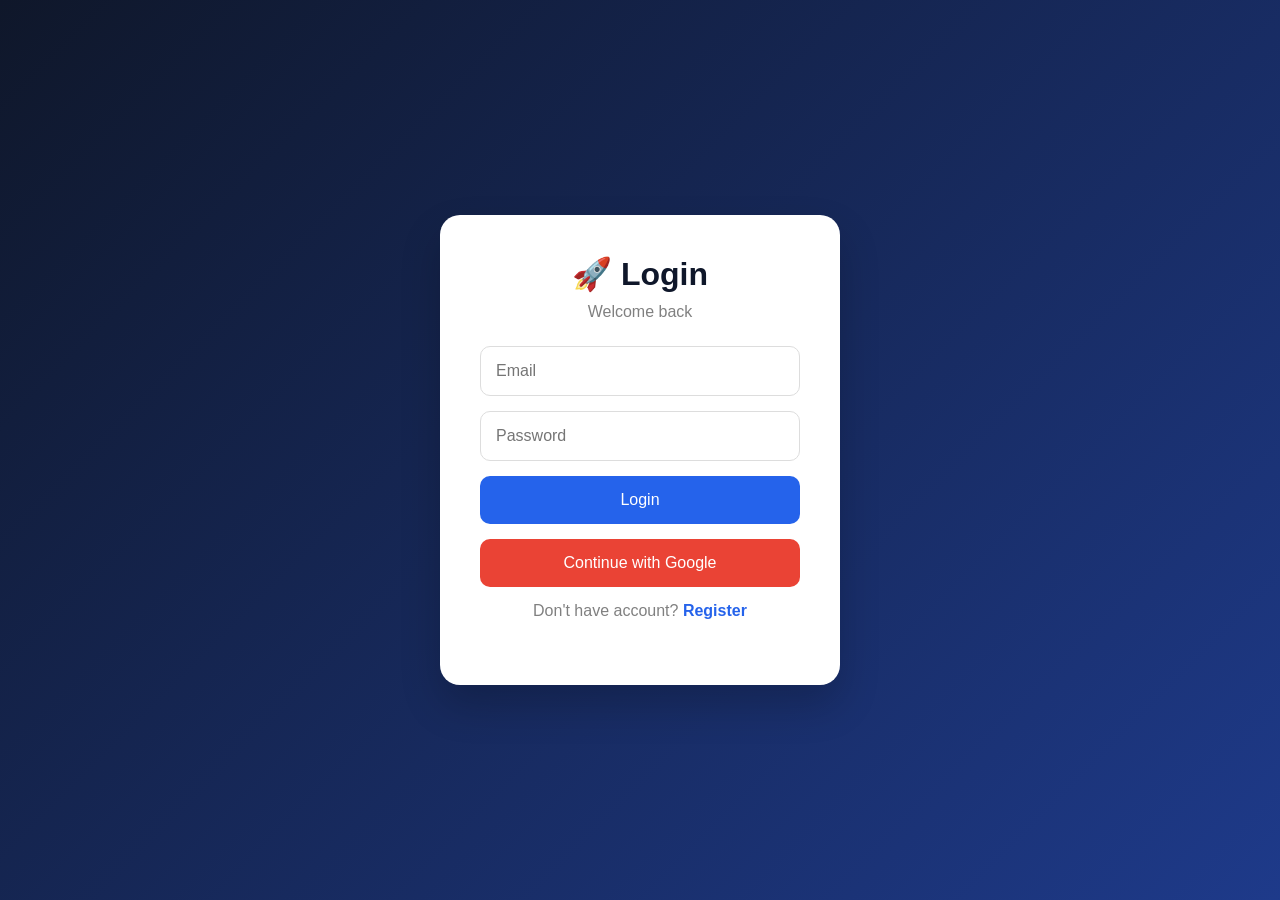
==== index.html @ d7bdc518 "final backend fix" ====
<!DOCTYPE html>
<html>

<head>
    <title>AI SaaS Dashboard</title>

    <meta name="viewport" content="width=device-width, initial-scale=1.0">

    <style>
        * {
            margin: 0;
            padding: 0;
            box-sizing: border-box;
            font-family: Arial;
        }

        body {
            background: #f4f7fb;
        }

        .auth-container {
            width: 100%;
            height: 100vh;
            display: flex;
            justify-content: center;
            align-items: center;
            background:
                linear-gradient(135deg, #0f172a, #1e3a8a);
        }

        .auth-box {
            width: 400px;
            background: white;
            padding: 40px;
            border-radius: 20px;
            text-align: center;
            box-shadow: 0 20px 40px rgba(0,0,0,0.2);
        }

        .auth-box h1 {
            margin-bottom: 10px;
            color: #0f172a;
        }

        .auth-box p {
            color: gray;
            margin-bottom: 25px;
        }

        .auth-box input {
            width: 100%;
            padding: 15px;
            margin-bottom: 15px;
            border-radius: 10px;
            border: 1px solid #ddd;
            font-size: 16px;
        }

        .auth-btn {
            width: 100%;
            padding: 15px;
            border: none;
            border-radius: 10px;
            color: white;
            font-size: 16px;
            cursor: pointer;
            margin-bottom: 15px;
        }

        .login-btn {
            background: #2563eb;
        }

        .google-btn {
            background: #ea4335;
        }

        .switch {
            color: #2563eb;
            cursor: pointer;
            font-weight: bold;
        }

        /* DASHBOARD */

        .dashboard {
            display: none;
            width: 100%;
            height: 100vh;
        }

        .sidebar {
            width: 250px;
            background: #0f172a;
            color: white;
            height: 100vh;
            position: fixed;
            padding: 30px 20px;
        }

        .logo {
            font-size: 30px;
            font-weight: bold;
            margin-bottom: 40px;
        }

        .menu button {
            width: 100%;
            padding: 15px;
            margin-bottom: 15px;
            border: none;
            border-radius: 12px;
            background: #1e293b;
            color: white;
            cursor: pointer;
            font-size: 16px;
        }

        .main {
            margin-left: 250px;
            width: calc(100% - 250px);
        }

        .navbar {
            background: white;
            padding: 20px 30px;
            display: flex;
            justify-content: space-between;
            align-items: center;
            box-shadow: 0 2px 10px rgba(0,0,0,0.05);
        }

        .profile {
            display: flex;
            align-items: center;
            gap: 15px;
        }

        .profile img {
            width: 45px;
            height: 45px;
            border-radius: 50%;
        }

        .logout-btn {
            padding: 10px 15px;
            border: none;
            border-radius: 10px;
            background: #ef4444;
            color: white;
            cursor: pointer;
        }

        .content {
            padding: 30px;
        }

        .card {
            background: white;
            padding: 30px;
            border-radius: 20px;
            box-shadow: 0 5px 15px rgba(0,0,0,0.05);
        }

        .users-top {
            display: flex;
            gap: 15px;
            margin-bottom: 20px;
        }

        .users-top input {
            flex: 1;
            padding: 15px;
            border-radius: 10px;
            border: 1px solid #ddd;
        }

        .add-btn {
            background: #10b981;
            color: white;
            border: none;
            padding: 15px 20px;
            border-radius: 10px;
            cursor: pointer;
        }

        table {
            width: 100%;
            border-collapse: collapse;
        }

        th {
            text-align: left;
            background: #f8fafc;
            padding: 15px;
        }

        td {
            padding: 15px;
            border-top: 1px solid #eee;
        }

        .delete-btn {
            background: #ef4444;
            color: white;
            border: none;
            padding: 8px 14px;
            border-radius: 8px;
            cursor: pointer;
        }

        .edit-btn {
            background: #3b82f6;
            color: white;
            border: none;
            padding: 8px 14px;
            border-radius: 8px;
            cursor: pointer;
            margin-right: 10px;
        }

        #profilePage {
            display: none;
        }

        .profile-card {
            text-align: center;
        }

        .profile-card img {
            width: 120px;
            height: 120px;
            border-radius: 50%;
            margin-bottom: 20px;
        }

        @media(max-width:900px){

            .sidebar{
                width:100%;
                height:auto;
                position:relative;
            }

            .main{
                margin-left:0;
                width:100%;
            }

            .dashboard{
                flex-direction:column;
            }

            .users-top{
                flex-direction:column;
            }
        }

    </style>
</head>

<body>

<!-- LOGIN -->
<div class="auth-container" id="authPage">

    <div class="auth-box">

        <h1 id="authTitle">🚀 Login</h1>

        <p id="authSub">Welcome back</p>

        <input type="text" id="nameInput" placeholder="Name" style="display:none;">

        <input type="email" id="emailInput" placeholder="Email">

        <input type="password" id="passwordInput" placeholder="Password">

        <button class="auth-btn login-btn" id="mainBtn" onclick="login()">
            Login
        </button>

        <button class="auth-btn google-btn" onclick="googleLogin()">
            Continue with Google
        </button>

        <p id="switchText">
            Don't have account?
            <span class="switch" onclick="switchAuth()">
                Register
            </span>
        </p>

    </div>

</div>

<!-- DASHBOARD -->
<div class="dashboard" id="dashboard">

    <!-- SIDEBAR -->
    <div class="sidebar">

        <div class="logo">
            🚀 SaaS
        </div>

        <div class="menu">

            <button onclick="showUsers()">
                Users
            </button>

            <button onclick="showProfile()">
                Profile
            </button>

        </div>

    </div>

    <!-- MAIN -->
    <div class="main">

        <!-- NAVBAR -->
        <div class="navbar">

            <h2>Dashboard</h2>

            <div class="profile">

                <img id="topProfilePic"
                    src="https://cdn-icons-png.flaticon.com/512/149/149071.png">

                <span id="topEmail"></span>

                <button class="logout-btn" onclick="logout()">
                    Logout
                </button>

            </div>

        </div>

        <!-- CONTENT -->
        <div class="content">

            <!-- USERS -->
            <div id="usersPage">

                <div class="card">

                    <h2 style="margin-bottom:20px;">Users</h2>

                    <div class="users-top">

                        <input id="userName" placeholder="Name">

                        <input id="userEmail" placeholder="Email">

                        <button class="add-btn" onclick="addUser()">
                            Add User
                        </button>

                    </div>

                    <table>

                        <thead>
                            <tr>
                                <th>Name</th>
                                <th>Email</th>
                                <th>Action</th>
                            </tr>
                        </thead>

                        <tbody id="userTable"></tbody>

                    </table>

                </div>

            </div>

            <!-- PROFILE -->
            <div id="profilePage">

                <div class="card profile-card">

                    <img id="profilePic"
                        src="https://cdn-icons-png.flaticon.com/512/149/149071.png">

                    <h2 id="profileName"></h2>

                    <p id="profileEmail"></p>

                </div>

            </div>

        </div>

    </div>

</div>

<script>

const API = "https://api-project-e4fn.onrender.com";

let isRegister = false;

let TOKEN = localStorage.getItem("token");

const params = new URLSearchParams(window.location.search);

if (params.get("token")) {

    localStorage.setItem("token", params.get("token"));

    window.location.href = "/";
}

/* AUTO LOGIN */

if (TOKEN) {

    showDashboard();

}

/* SWITCH LOGIN REGISTER */

function switchAuth(){

    isRegister = !isRegister;

    if(isRegister){

        document.getElementById("authTitle").innerText = "📝 Register";

        document.getElementById("authSub").innerText =
            "Create new account";

        document.getElementById("nameInput").style.display = "block";

        document.getElementById("mainBtn").innerText = "Register";

        document.getElementById("mainBtn").onclick = register;

        document.getElementById("switchText").innerHTML =
            `Already have account?
             <span class="switch" onclick="switchAuth()">
                Login
             </span>`;

    }else{

        document.getElementById("authTitle").innerText = "🚀 Login";

        document.getElementById("authSub").innerText =
            "Welcome back";

        document.getElementById("nameInput").style.display = "none";

        document.getElementById("mainBtn").innerText = "Login";

        document.getElementById("mainBtn").onclick = login;

        document.getElementById("switchText").innerHTML =
            `Don't have account?
             <span class="switch" onclick="switchAuth()">
                Register
             </span>`;
    }
}

/* REGISTER */

function register(){

    fetch(API + "/register", {

        method:"POST",

        headers:{
            "Content-Type":"application/json"
        },

        body:JSON.stringify({

            name:document.getElementById("nameInput").value,

            email:document.getElementById("emailInput").value,

            password:document.getElementById("passwordInput").value
        })

    })

    .then(r=>r.json())

    .then(data=>{

        if(data.message){

            alert("Registration successful");

            switchAuth();

        }else{

            alert(data.error);
        }
    });
}

/* LOGIN */

function login(){

    fetch(API + "/login", {

        method:"POST",

        headers:{
            "Content-Type":"application/json"
        },

        body:JSON.stringify({

            email:document.getElementById("emailInput").value,

            password:document.getElementById("passwordInput").value
        })

    })

    .then(r=>r.json())

    .then(data=>{

        if(data.token){

            localStorage.setItem("token", data.token);

            localStorage.setItem("picture", data.picture || "");

            location.reload();

        }else{

            alert(data.error);
        }
    });
}

/* GOOGLE LOGIN */

function googleLogin(){

    window.location.href =
        API + "/google_login";
}

/* DASHBOARD */

function showDashboard(){

    document.getElementById("authPage").style.display = "none";

    document.getElementById("dashboard").style.display = "flex";

    const token = localStorage.getItem("token");

    const payload =
        JSON.parse(atob(token.split('.')[1]));

    document.getElementById("topEmail").innerText =
        payload.sub;

    document.getElementById("profileEmail").innerText =
        payload.sub;

    document.getElementById("profileName").innerText =
        payload.sub;

    const pic = localStorage.getItem("picture");

    if(pic){

        document.getElementById("topProfilePic").src = pic;

        document.getElementById("profilePic").src = pic;
    }

    loadUsers();
}

/* LOAD USERS */

function loadUsers(){

    fetch(API + "/users", {

        headers:{
            "Authorization":
                "Bearer " + localStorage.getItem("token")
        }

    })

    .then(r=>r.json())

    .then(data=>{

        let rows = "";

        data.forEach(user=>{

            rows += `
            <tr>

                <td>${user.name}</td>

                <td>${user.email}</td>

                <td>

                    <button class="edit-btn"
                        onclick="editUser(${user.id},
                        '${user.name}',
                        '${user.email}')">

                        Edit

                    </button>

                    <button class="delete-btn"
                        onclick="deleteUser(${user.id})">

                        Delete

                    </button>

                </td>

            </tr>`;
        });

        document.getElementById("userTable").innerHTML =
            rows;
    });
}

/* ADD USER */

function addUser(){

    fetch(API + "/users", {

        method:"POST",

        headers:{
            "Content-Type":"application/json",
            "Authorization":
                "Bearer " + localStorage.getItem("token")
        },

        body:JSON.stringify({

            name:document.getElementById("userName").value,

            email:document.getElementById("userEmail").value
        })
    })

    .then(r=>r.json())

    .then(data=>{

        alert(data.message || data.error);

        loadUsers();
    });
}

/* DELETE */

function deleteUser(id){

    fetch(API + "/users/" + id, {

        method:"DELETE",

        headers:{
            "Authorization":
                "Bearer " + localStorage.getItem("token")
        }

    })

    .then(()=>loadUsers());
}

/* EDIT */

function editUser(id,name,email){

    const newName =
        prompt("Enter new name",name);

    const newEmail =
        prompt("Enter new email",email);

    if(!newName || !newEmail) return;

    fetch(API + "/users/" + id, {

        method:"PUT",

        headers:{
            "Content-Type":"application/json",
            "Authorization":
                "Bearer " + localStorage.getItem("token")
        },

        body:JSON.stringify({
            name:newName,
            email:newEmail
        })
    })

    .then(()=>loadUsers());
}

/* NAVIGATION */

function showUsers(){

    document.getElementById("usersPage").style.display =
        "block";

    document.getElementById("profilePage").style.display =
        "none";
}

function showProfile(){

    document.getElementById("usersPage").style.display =
        "none";

    document.getElementById("profilePage").style.display =
        "block";
}

/* LOGOUT */

function logout() {
    localStorage.removeItem("token");
    localStorage.removeItem("user");

    window.location.href = "/";
}
    localStorage.clear();

    window.location.href =
        "https://accounts.google.com/Logout";
}

</script>

</body>
</html>
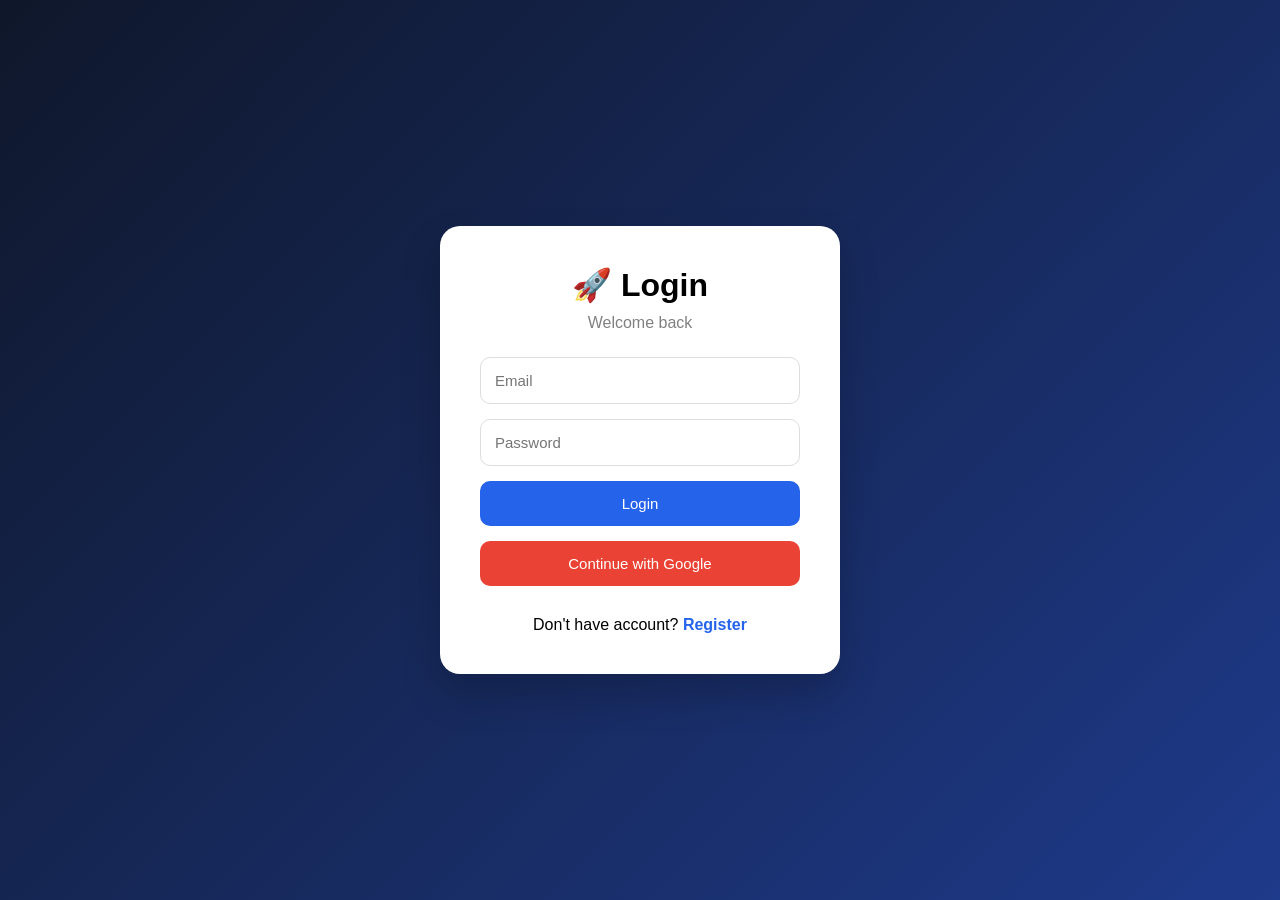
==== commit 263b36af: "fix frontend buttons" ====
--- a/index.html
+++ b/index.html
@@ -1,81 +1,92 @@
 <!DOCTYPE html>
-<html>
+<html lang="en">
 
 <head>
+    <meta charset="UTF-8">
+    <meta name="viewport" content="width=device-width, initial-scale=1.0">
     <title>AI SaaS Dashboard</title>
-
-    <meta name="viewport" content="width=device-width, initial-scale=1.0">
 
     <style>
         * {
             margin: 0;
             padding: 0;
             box-sizing: border-box;
-            font-family: Arial;
+            font-family: Arial, sans-serif;
         }
 
         body {
-            background: #f4f7fb;
-        }
-
-        .auth-container {
+            background: #f3f4f6;
+        }
+
+        .hidden {
+            display: none !important;
+        }
+
+        /* AUTH */
+
+        .auth-page {
             width: 100%;
             height: 100vh;
+            background:
+                linear-gradient(135deg, #0f172a, #1e3a8a);
             display: flex;
             justify-content: center;
             align-items: center;
-            background:
-                linear-gradient(135deg, #0f172a, #1e3a8a);
-        }
-
-        .auth-box {
+        }
+
+        .auth-card {
             width: 400px;
             background: white;
+            border-radius: 20px;
             padding: 40px;
-            border-radius: 20px;
+            box-shadow: 0 20px 40px rgba(0,0,0,0.2);
+        }
+
+        .auth-card h1 {
             text-align: center;
-            box-shadow: 0 20px 40px rgba(0,0,0,0.2);
-        }
-
-        .auth-box h1 {
             margin-bottom: 10px;
-            color: #0f172a;
-        }
-
-        .auth-box p {
+        }
+
+        .auth-card p {
+            text-align: center;
             color: gray;
             margin-bottom: 25px;
         }
 
-        .auth-box input {
+        .auth-card input {
             width: 100%;
-            padding: 15px;
+            padding: 14px;
             margin-bottom: 15px;
+            border: 1px solid #ddd;
             border-radius: 10px;
-            border: 1px solid #ddd;
-            font-size: 16px;
-        }
-
-        .auth-btn {
+            font-size: 15px;
+        }
+
+        .btn {
             width: 100%;
-            padding: 15px;
+            padding: 14px;
             border: none;
             border-radius: 10px;
+            cursor: pointer;
+            font-size: 15px;
+            margin-bottom: 15px;
             color: white;
-            font-size: 16px;
-            cursor: pointer;
-            margin-bottom: 15px;
-        }
-
-        .login-btn {
+        }
+
+        .blue {
             background: #2563eb;
         }
 
-        .google-btn {
+        .red {
             background: #ea4335;
         }
 
         .switch {
+            text-align: center;
+            margin-top: 15px;
+        }
+
+        .switch span {
             color: #2563eb;
             cursor: pointer;
             font-weight: bold;
@@ -85,17 +96,18 @@
 
         .dashboard {
             display: none;
-            width: 100%;
-            height: 100vh;
+        }
+
+        .layout {
+            display: flex;
+            min-height: 100vh;
         }
 
         .sidebar {
-            width: 250px;
+            width: 240px;
             background: #0f172a;
             color: white;
-            height: 100vh;
-            position: fixed;
-            padding: 30px 20px;
+            padding: 25px;
         }
 
         .logo {
@@ -104,21 +116,20 @@
             margin-bottom: 40px;
         }
 
-        .menu button {
+        .menu-btn {
             width: 100%;
-            padding: 15px;
+            padding: 14px;
             margin-bottom: 15px;
             border: none;
-            border-radius: 12px;
+            border-radius: 10px;
             background: #1e293b;
             color: white;
             cursor: pointer;
-            font-size: 16px;
+            text-align: left;
         }
 
         .main {
-            margin-left: 250px;
-            width: calc(100% - 250px);
+            flex: 1;
         }
 
         .navbar {
@@ -130,22 +141,23 @@
             box-shadow: 0 2px 10px rgba(0,0,0,0.05);
         }
 
-        .profile {
+        .profile-top {
             display: flex;
             align-items: center;
             gap: 15px;
         }
 
-        .profile img {
+        .profile-top img {
             width: 45px;
             height: 45px;
             border-radius: 50%;
+            object-fit: cover;
         }
 
         .logout-btn {
             padding: 10px 15px;
             border: none;
-            border-radius: 10px;
+            border-radius: 8px;
             background: #ef4444;
             color: white;
             cursor: pointer;
@@ -157,30 +169,34 @@
 
         .card {
             background: white;
-            padding: 30px;
             border-radius: 20px;
+            padding: 25px;
             box-shadow: 0 5px 15px rgba(0,0,0,0.05);
         }
 
-        .users-top {
+        .card h2 {
+            margin-bottom: 20px;
+        }
+
+        .form-row {
             display: flex;
-            gap: 15px;
+            gap: 10px;
             margin-bottom: 20px;
         }
 
-        .users-top input {
+        .form-row input {
             flex: 1;
-            padding: 15px;
-            border-radius: 10px;
+            padding: 12px;
             border: 1px solid #ddd;
+            border-radius: 8px;
         }
 
         .add-btn {
             background: #10b981;
             color: white;
             border: none;
-            padding: 15px 20px;
-            border-radius: 10px;
+            padding: 12px 18px;
+            border-radius: 8px;
             cursor: pointer;
         }
 
@@ -190,36 +206,36 @@
         }
 
         th {
+            background: #f8fafc;
             text-align: left;
-            background: #f8fafc;
-            padding: 15px;
+            padding: 14px;
         }
 
         td {
-            padding: 15px;
+            padding: 14px;
             border-top: 1px solid #eee;
+        }
+
+        .edit-btn {
+            background: #3b82f6;
+            color: white;
+            border: none;
+            padding: 8px 12px;
+            border-radius: 6px;
+            cursor: pointer;
+            margin-right: 5px;
         }
 
         .delete-btn {
             background: #ef4444;
             color: white;
             border: none;
-            padding: 8px 14px;
-            border-radius: 8px;
+            padding: 8px 12px;
+            border-radius: 6px;
             cursor: pointer;
         }
 
-        .edit-btn {
-            background: #3b82f6;
-            color: white;
-            border: none;
-            padding: 8px 14px;
-            border-radius: 8px;
-            cursor: pointer;
-            margin-right: 10px;
-        }
-
-        #profilePage {
+        .profile-page {
             display: none;
         }
 
@@ -233,243 +249,281 @@
             border-radius: 50%;
             margin-bottom: 20px;
         }
-
-        @media(max-width:900px){
-
-            .sidebar{
-                width:100%;
-                height:auto;
-                position:relative;
-            }
-
-            .main{
-                margin-left:0;
-                width:100%;
-            }
-
-            .dashboard{
-                flex-direction:column;
-            }
-
-            .users-top{
-                flex-direction:column;
-            }
-        }
-
     </style>
 </head>
 
 <body>
 
-<!-- LOGIN -->
-<div class="auth-container" id="authPage">
-
-    <div class="auth-box">
-
-        <h1 id="authTitle">🚀 Login</h1>
-
-        <p id="authSub">Welcome back</p>
-
-        <input type="text" id="nameInput" placeholder="Name" style="display:none;">
-
-        <input type="email" id="emailInput" placeholder="Email">
-
-        <input type="password" id="passwordInput" placeholder="Password">
-
-        <button class="auth-btn login-btn" id="mainBtn" onclick="login()">
+<!-- AUTH PAGE -->
+
+<div class="auth-page" id="authPage">
+
+    <div class="auth-card">
+
+        <h1 id="title">🚀 Login</h1>
+
+        <p id="subtitle">Welcome back</p>
+
+        <input type="text"
+               id="nameInput"
+               placeholder="Name"
+               class="hidden">
+
+        <input type="email"
+               id="emailInput"
+               placeholder="Email">
+
+        <input type="password"
+               id="passwordInput"
+               placeholder="Password">
+
+        <button class="btn blue"
+                id="mainBtn"
+                onclick="login()">
+
             Login
+
         </button>
 
-        <button class="auth-btn google-btn" onclick="googleLogin()">
+        <button class="btn red"
+                onclick="googleLogin()">
+
             Continue with Google
+
         </button>
 
-        <p id="switchText">
+        <div class="switch" id="switchBox">
+
             Don't have account?
-            <span class="switch" onclick="switchAuth()">
+
+            <span onclick="toggleAuth()">
                 Register
             </span>
-        </p>
+
+        </div>
 
     </div>
 
 </div>
 
 <!-- DASHBOARD -->
+
 <div class="dashboard" id="dashboard">
 
-    <!-- SIDEBAR -->
-    <div class="sidebar">
-
-        <div class="logo">
-            🚀 SaaS
+    <div class="layout">
+
+        <!-- SIDEBAR -->
+
+        <div class="sidebar">
+
+            <div class="logo">
+                🚀 SaaS
+            </div>
+
+            <button class="menu-btn"
+                    onclick="showUsers()">
+
+                👥 Users
+
+            </button>
+
+            <button class="menu-btn"
+                    onclick="showProfile()">
+
+                👤 Profile
+
+            </button>
+
         </div>
 
-        <div class="menu">
-
-            <button onclick="showUsers()">
-                Users
-            </button>
-
-            <button onclick="showProfile()">
-                Profile
-            </button>
+        <!-- MAIN -->
+
+        <div class="main">
+
+            <!-- NAVBAR -->
+
+            <div class="navbar">
+
+                <h2>Dashboard</h2>
+
+                <div class="profile-top">
+
+                    <img id="topPic"
+                         src="https://cdn-icons-png.flaticon.com/512/149/149071.png">
+
+                    <span id="topEmail"></span>
+
+                    <button class="logout-btn"
+                            onclick="logout()">
+
+                        Logout
+
+                    </button>
+
+                </div>
+
+            </div>
+
+            <!-- CONTENT -->
+
+            <div class="content">
+
+                <!-- USERS -->
+
+                <div id="usersPage">
+
+                    <div class="card">
+
+                        <h2>Users</h2>
+
+                        <div class="form-row">
+
+                            <input type="text"
+                                   id="userName"
+                                   placeholder="Name">
+
+                            <input type="email"
+                                   id="userEmail"
+                                   placeholder="Email">
+
+                            <button class="add-btn"
+                                    onclick="addUser()">
+
+                                Add User
+
+                            </button>
+
+                        </div>
+
+                        <table>
+
+                            <thead>
+
+                                <tr>
+                                    <th>Name</th>
+                                    <th>Email</th>
+                                    <th>Action</th>
+                                </tr>
+
+                            </thead>
+
+                            <tbody id="userTable"></tbody>
+
+                        </table>
+
+                    </div>
+
+                </div>
+
+                <!-- PROFILE -->
+
+                <div class="profile-page"
+                     id="profilePage">
+
+                    <div class="card profile-card">
+
+                        <img id="profilePic"
+                             src="https://cdn-icons-png.flaticon.com/512/149/149071.png">
+
+                        <h2 id="profileName"></h2>
+
+                        <p id="profileEmail"></p>
+
+                    </div>
+
+                </div>
+
+            </div>
 
         </div>
 
     </div>
 
-    <!-- MAIN -->
-    <div class="main">
-
-        <!-- NAVBAR -->
-        <div class="navbar">
-
-            <h2>Dashboard</h2>
-
-            <div class="profile">
-
-                <img id="topProfilePic"
-                    src="https://cdn-icons-png.flaticon.com/512/149/149071.png">
-
-                <span id="topEmail"></span>
-
-                <button class="logout-btn" onclick="logout()">
-                    Logout
-                </button>
-
-            </div>
-
-        </div>
-
-        <!-- CONTENT -->
-        <div class="content">
-
-            <!-- USERS -->
-            <div id="usersPage">
-
-                <div class="card">
-
-                    <h2 style="margin-bottom:20px;">Users</h2>
-
-                    <div class="users-top">
-
-                        <input id="userName" placeholder="Name">
-
-                        <input id="userEmail" placeholder="Email">
-
-                        <button class="add-btn" onclick="addUser()">
-                            Add User
-                        </button>
-
-                    </div>
-
-                    <table>
-
-                        <thead>
-                            <tr>
-                                <th>Name</th>
-                                <th>Email</th>
-                                <th>Action</th>
-                            </tr>
-                        </thead>
-
-                        <tbody id="userTable"></tbody>
-
-                    </table>
-
-                </div>
-
-            </div>
-
-            <!-- PROFILE -->
-            <div id="profilePage">
-
-                <div class="card profile-card">
-
-                    <img id="profilePic"
-                        src="https://cdn-icons-png.flaticon.com/512/149/149071.png">
-
-                    <h2 id="profileName"></h2>
-
-                    <p id="profileEmail"></p>
-
-                </div>
-
-            </div>
-
-        </div>
-
-    </div>
-
 </div>
 
 <script>
 
-const API = "https://api-project-e4fn.onrender.com";
+const API =
+"https://api-project-e4fn.onrender.com";
 
 let isRegister = false;
 
-let TOKEN = localStorage.getItem("token");
-
-const params = new URLSearchParams(window.location.search);
-
-if (params.get("token")) {
-
-    localStorage.setItem("token", params.get("token"));
-
-    window.location.href = "/";
-}
-
-/* AUTO LOGIN */
-
-if (TOKEN) {
+const params =
+new URLSearchParams(window.location.search);
+
+if(params.get("token")){
+
+    localStorage.setItem(
+        "token",
+        params.get("token")
+    );
+
+    window.history.replaceState(
+        {},
+        document.title,
+        "/"
+    );
+}
+
+const TOKEN =
+localStorage.getItem("token");
+
+if(TOKEN){
 
     showDashboard();
-
-}
-
-/* SWITCH LOGIN REGISTER */
-
-function switchAuth(){
+}
+
+/* TOGGLE LOGIN/REGISTER */
+
+function toggleAuth(){
 
     isRegister = !isRegister;
 
     if(isRegister){
 
-        document.getElementById("authTitle").innerText = "📝 Register";
-
-        document.getElementById("authSub").innerText =
-            "Create new account";
-
-        document.getElementById("nameInput").style.display = "block";
-
-        document.getElementById("mainBtn").innerText = "Register";
-
-        document.getElementById("mainBtn").onclick = register;
-
-        document.getElementById("switchText").innerHTML =
+        document.getElementById("title")
+            .innerText = "📝 Register";
+
+        document.getElementById("subtitle")
+            .innerText = "Create account";
+
+        document.getElementById("nameInput")
+            .classList.remove("hidden");
+
+        document.getElementById("mainBtn")
+            .innerText = "Register";
+
+        document.getElementById("mainBtn")
+            .onclick = register;
+
+        document.getElementById("switchBox")
+            .innerHTML =
             `Already have account?
-             <span class="switch" onclick="switchAuth()">
+             <span onclick="toggleAuth()">
                 Login
              </span>`;
 
     }else{
 
-        document.getElementById("authTitle").innerText = "🚀 Login";
-
-        document.getElementById("authSub").innerText =
-            "Welcome back";
-
-        document.getElementById("nameInput").style.display = "none";
-
-        document.getElementById("mainBtn").innerText = "Login";
-
-        document.getElementById("mainBtn").onclick = login;
-
-        document.getElementById("switchText").innerHTML =
+        document.getElementById("title")
+            .innerText = "🚀 Login";
+
+        document.getElementById("subtitle")
+            .innerText = "Welcome back";
+
+        document.getElementById("nameInput")
+            .classList.add("hidden");
+
+        document.getElementById("mainBtn")
+            .innerText = "Login";
+
+        document.getElementById("mainBtn")
+            .onclick = login;
+
+        document.getElementById("switchBox")
+            .innerHTML =
             `Don't have account?
-             <span class="switch" onclick="switchAuth()">
+             <span onclick="toggleAuth()">
                 Register
              </span>`;
     }
@@ -489,11 +543,14 @@
 
         body:JSON.stringify({
 
-            name:document.getElementById("nameInput").value,
-
-            email:document.getElementById("emailInput").value,
-
-            password:document.getElementById("passwordInput").value
+            name:
+            document.getElementById("nameInput").value,
+
+            email:
+            document.getElementById("emailInput").value,
+
+            password:
+            document.getElementById("passwordInput").value
         })
 
     })
@@ -502,15 +559,11 @@
 
     .then(data=>{
 
+        alert(data.message || data.error);
+
         if(data.message){
 
-            alert("Registration successful");
-
-            switchAuth();
-
-        }else{
-
-            alert(data.error);
+            toggleAuth();
         }
     });
 }
@@ -529,9 +582,11 @@
 
         body:JSON.stringify({
 
-            email:document.getElementById("emailInput").value,
-
-            password:document.getElementById("passwordInput").value
+            email:
+            document.getElementById("emailInput").value,
+
+            password:
+            document.getElementById("passwordInput").value
         })
 
     })
@@ -542,9 +597,15 @@
 
         if(data.token){
 
-            localStorage.setItem("token", data.token);
-
-            localStorage.setItem("picture", data.picture || "");
+            localStorage.setItem(
+                "token",
+                data.token
+            );
+
+            localStorage.setItem(
+                "picture",
+                data.picture || ""
+            );
 
             location.reload();
 
@@ -567,45 +628,56 @@
 
 function showDashboard(){
 
-    document.getElementById("authPage").style.display = "none";
-
-    document.getElementById("dashboard").style.display = "flex";
-
-    const token = localStorage.getItem("token");
-
-    const payload =
-        JSON.parse(atob(token.split('.')[1]));
-
-    document.getElementById("topEmail").innerText =
-        payload.sub;
-
-    document.getElementById("profileEmail").innerText =
-        payload.sub;
-
-    document.getElementById("profileName").innerText =
-        payload.sub;
-
-    const pic = localStorage.getItem("picture");
-
-    if(pic){
-
-        document.getElementById("topProfilePic").src = pic;
-
-        document.getElementById("profilePic").src = pic;
-    }
-
-    loadUsers();
-}
-
-/* LOAD USERS */
-
-function loadUsers(){
-
-    fetch(API + "/users", {
+    document.getElementById("authPage")
+        .style.display = "none";
+
+    document.getElementById("dashboard")
+        .style.display = "block";
+
+    fetch(API + "/me", {
 
         headers:{
             "Authorization":
-                "Bearer " + localStorage.getItem("token")
+            "Bearer " + TOKEN
+        }
+
+    })
+
+    .then(r=>r.json())
+
+    .then(user=>{
+
+        document.getElementById("topEmail")
+            .innerText = user.email;
+
+        document.getElementById("profileEmail")
+            .innerText = user.email;
+
+        document.getElementById("profileName")
+            .innerText = user.name;
+
+        if(user.picture){
+
+            document.getElementById("topPic")
+                .src = user.picture;
+
+            document.getElementById("profilePic")
+                .src = user.picture;
+        }
+
+        loadUsers();
+    });
+}
+
+/* LOAD USERS */
+
+function loadUsers(){
+
+    fetch(API + "/users", {
+
+        headers:{
+            "Authorization":
+            "Bearer " + TOKEN
         }
 
     })
@@ -628,7 +700,8 @@
                 <td>
 
                     <button class="edit-btn"
-                        onclick="editUser(${user.id},
+                        onclick="editUser(
+                        ${user.id},
                         '${user.name}',
                         '${user.email}')">
 
@@ -648,8 +721,8 @@
             </tr>`;
         });
 
-        document.getElementById("userTable").innerHTML =
-            rows;
+        document.getElementById("userTable")
+            .innerHTML = rows;
     });
 }
 
@@ -664,15 +737,18 @@
         headers:{
             "Content-Type":"application/json",
             "Authorization":
-                "Bearer " + localStorage.getItem("token")
+            "Bearer " + TOKEN
         },
 
         body:JSON.stringify({
 
-            name:document.getElementById("userName").value,
-
-            email:document.getElementById("userEmail").value
+            name:
+            document.getElementById("userName").value,
+
+            email:
+            document.getElementById("userEmail").value
         })
+
     })
 
     .then(r=>r.json())
@@ -695,7 +771,7 @@
 
         headers:{
             "Authorization":
-                "Bearer " + localStorage.getItem("token")
+            "Bearer " + TOKEN
         }
 
     })
@@ -722,13 +798,14 @@
         headers:{
             "Content-Type":"application/json",
             "Authorization":
-                "Bearer " + localStorage.getItem("token")
+            "Bearer " + TOKEN
         },
 
         body:JSON.stringify({
             name:newName,
             email:newEmail
         })
+
     })
 
     .then(()=>loadUsers());
@@ -738,34 +815,29 @@
 
 function showUsers(){
 
-    document.getElementById("usersPage").style.display =
-        "block";
-
-    document.getElementById("profilePage").style.display =
-        "none";
+    document.getElementById("usersPage")
+        .style.display = "block";
+
+    document.getElementById("profilePage")
+        .style.display = "none";
 }
 
 function showProfile(){
 
-    document.getElementById("usersPage").style.display =
-        "none";
-
-    document.getElementById("profilePage").style.display =
-        "block";
+    document.getElementById("usersPage")
+        .style.display = "none";
+
+    document.getElementById("profilePage")
+        .style.display = "block";
 }
 
 /* LOGOUT */
 
-function logout() {
-    localStorage.removeItem("token");
-    localStorage.removeItem("user");
+function logout(){
+
+    localStorage.clear();
 
     window.location.href = "/";
-}
-    localStorage.clear();
-
-    window.location.href =
-        "https://accounts.google.com/Logout";
 }
 
 </script>
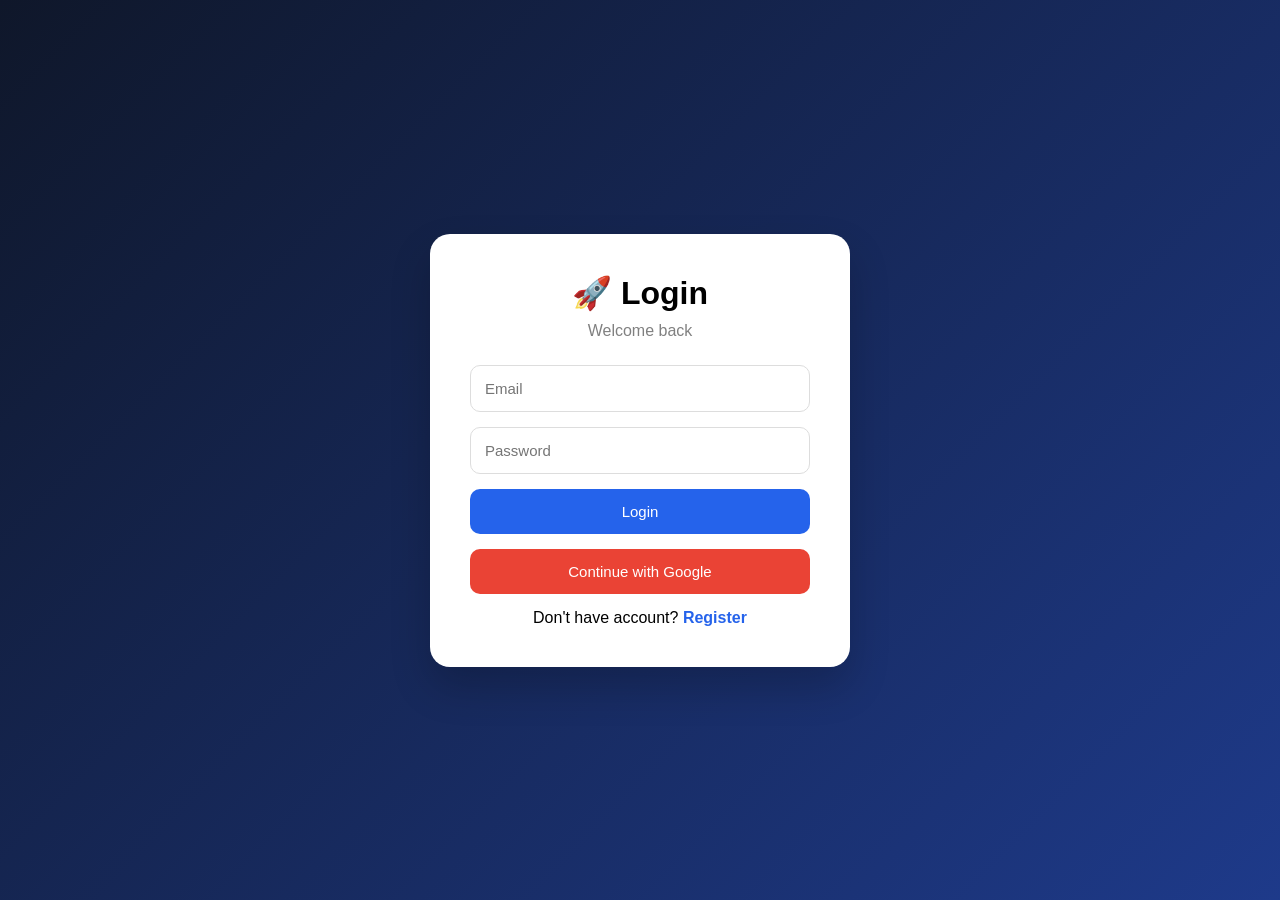
==== commit 0368bf61: "updated final frontend" ====
--- a/index.html
+++ b/index.html
@@ -2,307 +2,324 @@
 <html lang="en">
 
 <head>
-    <meta charset="UTF-8">
-    <meta name="viewport" content="width=device-width, initial-scale=1.0">
-    <title>AI SaaS Dashboard</title>
-
-    <style>
-        * {
-            margin: 0;
-            padding: 0;
-            box-sizing: border-box;
-            font-family: Arial, sans-serif;
-        }
-
-        body {
-            background: #f3f4f6;
-        }
-
-        .hidden {
-            display: none !important;
-        }
-
-        /* AUTH */
-
-        .auth-page {
-            width: 100%;
-            height: 100vh;
-            background:
-                linear-gradient(135deg, #0f172a, #1e3a8a);
-            display: flex;
-            justify-content: center;
-            align-items: center;
-        }
-
-        .auth-card {
-            width: 400px;
-            background: white;
-            border-radius: 20px;
-            padding: 40px;
-            box-shadow: 0 20px 40px rgba(0,0,0,0.2);
-        }
-
-        .auth-card h1 {
-            text-align: center;
-            margin-bottom: 10px;
-        }
-
-        .auth-card p {
-            text-align: center;
-            color: gray;
-            margin-bottom: 25px;
-        }
-
-        .auth-card input {
-            width: 100%;
-            padding: 14px;
-            margin-bottom: 15px;
-            border: 1px solid #ddd;
-            border-radius: 10px;
-            font-size: 15px;
-        }
-
-        .btn {
-            width: 100%;
-            padding: 14px;
-            border: none;
-            border-radius: 10px;
-            cursor: pointer;
-            font-size: 15px;
-            margin-bottom: 15px;
-            color: white;
-        }
-
-        .blue {
-            background: #2563eb;
-        }
-
-        .red {
-            background: #ea4335;
-        }
-
-        .switch {
-            text-align: center;
-            margin-top: 15px;
-        }
-
-        .switch span {
-            color: #2563eb;
-            cursor: pointer;
-            font-weight: bold;
-        }
-
-        /* DASHBOARD */
-
-        .dashboard {
-            display: none;
-        }
-
-        .layout {
-            display: flex;
-            min-height: 100vh;
-        }
-
-        .sidebar {
-            width: 240px;
-            background: #0f172a;
-            color: white;
-            padding: 25px;
-        }
-
-        .logo {
-            font-size: 30px;
-            font-weight: bold;
-            margin-bottom: 40px;
-        }
-
-        .menu-btn {
-            width: 100%;
-            padding: 14px;
-            margin-bottom: 15px;
-            border: none;
-            border-radius: 10px;
-            background: #1e293b;
-            color: white;
-            cursor: pointer;
-            text-align: left;
-        }
-
-        .main {
-            flex: 1;
-        }
-
-        .navbar {
-            background: white;
-            padding: 20px 30px;
-            display: flex;
-            justify-content: space-between;
-            align-items: center;
-            box-shadow: 0 2px 10px rgba(0,0,0,0.05);
-        }
-
-        .profile-top {
-            display: flex;
-            align-items: center;
-            gap: 15px;
-        }
-
-        .profile-top img {
-            width: 45px;
-            height: 45px;
-            border-radius: 50%;
-            object-fit: cover;
-        }
-
-        .logout-btn {
-            padding: 10px 15px;
-            border: none;
-            border-radius: 8px;
-            background: #ef4444;
-            color: white;
-            cursor: pointer;
-        }
-
-        .content {
-            padding: 30px;
-        }
-
-        .card {
-            background: white;
-            border-radius: 20px;
-            padding: 25px;
-            box-shadow: 0 5px 15px rgba(0,0,0,0.05);
-        }
-
-        .card h2 {
-            margin-bottom: 20px;
-        }
-
-        .form-row {
-            display: flex;
-            gap: 10px;
-            margin-bottom: 20px;
-        }
-
-        .form-row input {
-            flex: 1;
-            padding: 12px;
-            border: 1px solid #ddd;
-            border-radius: 8px;
-        }
-
-        .add-btn {
-            background: #10b981;
-            color: white;
-            border: none;
-            padding: 12px 18px;
-            border-radius: 8px;
-            cursor: pointer;
-        }
-
-        table {
-            width: 100%;
-            border-collapse: collapse;
-        }
-
-        th {
-            background: #f8fafc;
-            text-align: left;
-            padding: 14px;
-        }
-
-        td {
-            padding: 14px;
-            border-top: 1px solid #eee;
-        }
-
-        .edit-btn {
-            background: #3b82f6;
-            color: white;
-            border: none;
-            padding: 8px 12px;
-            border-radius: 6px;
-            cursor: pointer;
-            margin-right: 5px;
-        }
-
-        .delete-btn {
-            background: #ef4444;
-            color: white;
-            border: none;
-            padding: 8px 12px;
-            border-radius: 6px;
-            cursor: pointer;
-        }
-
-        .profile-page {
-            display: none;
-        }
-
-        .profile-card {
-            text-align: center;
-        }
-
-        .profile-card img {
-            width: 120px;
-            height: 120px;
-            border-radius: 50%;
-            margin-bottom: 20px;
-        }
-    </style>
+<meta charset="UTF-8">
+<meta name="viewport" content="width=device-width, initial-scale=1.0">
+<title>AI SaaS Dashboard</title>
+
+<style>
+
+*{
+    margin:0;
+    padding:0;
+    box-sizing:border-box;
+    font-family:Arial,sans-serif;
+}
+
+body{
+    background:#f3f4f6;
+}
+
+.hidden{
+    display:none !important;
+}
+
+/* AUTH */
+
+.auth-page{
+    width:100%;
+    height:100vh;
+    background:linear-gradient(135deg,#0f172a,#1e3a8a);
+    display:flex;
+    justify-content:center;
+    align-items:center;
+}
+
+.auth-card{
+    width:420px;
+    background:white;
+    border-radius:20px;
+    padding:40px;
+    box-shadow:0 20px 40px rgba(0,0,0,0.2);
+}
+
+.auth-card h1{
+    text-align:center;
+    margin-bottom:10px;
+}
+
+.auth-card p{
+    text-align:center;
+    color:gray;
+    margin-bottom:25px;
+}
+
+.auth-card input{
+    width:100%;
+    padding:14px;
+    margin-bottom:15px;
+    border:1px solid #ddd;
+    border-radius:10px;
+    font-size:15px;
+}
+
+.btn{
+    width:100%;
+    padding:14px;
+    border:none;
+    border-radius:10px;
+    cursor:pointer;
+    font-size:15px;
+    margin-bottom:15px;
+    color:white;
+}
+
+.blue{
+    background:#2563eb;
+}
+
+.red{
+    background:#ea4335;
+}
+
+.switch{
+    text-align:center;
+}
+
+.switch span{
+    color:#2563eb;
+    font-weight:bold;
+    cursor:pointer;
+}
+
+/* DASHBOARD */
+
+.dashboard{
+    display:none;
+}
+
+.layout{
+    display:flex;
+    min-height:100vh;
+}
+
+.sidebar{
+    width:240px;
+    background:#0f172a;
+    color:white;
+    padding:25px;
+}
+
+.logo{
+    font-size:32px;
+    font-weight:bold;
+    margin-bottom:40px;
+}
+
+.menu-btn{
+    width:100%;
+    padding:14px;
+    margin-bottom:15px;
+    border:none;
+    border-radius:10px;
+    background:#1e293b;
+    color:white;
+    cursor:pointer;
+    text-align:left;
+    font-size:15px;
+}
+
+.main{
+    flex:1;
+}
+
+.navbar{
+    background:white;
+    padding:20px 30px;
+    display:flex;
+    justify-content:space-between;
+    align-items:center;
+    box-shadow:0 2px 10px rgba(0,0,0,0.05);
+}
+
+.profile-top{
+    display:flex;
+    align-items:center;
+    gap:15px;
+}
+
+.profile-top img{
+    width:45px;
+    height:45px;
+    border-radius:50%;
+    object-fit:cover;
+}
+
+.logout-btn{
+    padding:10px 16px;
+    border:none;
+    border-radius:8px;
+    background:#ef4444;
+    color:white;
+    cursor:pointer;
+}
+
+.content{
+    padding:30px;
+}
+
+.card{
+    background:white;
+    border-radius:20px;
+    padding:25px;
+    box-shadow:0 5px 15px rgba(0,0,0,0.05);
+}
+
+.card h2{
+    margin-bottom:20px;
+}
+
+.form-row{
+    display:flex;
+    gap:10px;
+    margin-bottom:20px;
+}
+
+.form-row input{
+    flex:1;
+    padding:12px;
+    border:1px solid #ddd;
+    border-radius:8px;
+}
+
+.add-btn{
+    background:#10b981;
+    color:white;
+    border:none;
+    padding:12px 18px;
+    border-radius:8px;
+    cursor:pointer;
+}
+
+table{
+    width:100%;
+    border-collapse:collapse;
+}
+
+th{
+    background:#f8fafc;
+    padding:14px;
+    text-align:left;
+}
+
+td{
+    padding:14px;
+    border-top:1px solid #eee;
+}
+
+.user-info{
+    display:flex;
+    align-items:center;
+    gap:10px;
+}
+
+.user-info img{
+    width:40px;
+    height:40px;
+    border-radius:50%;
+    object-fit:cover;
+}
+
+.edit-btn{
+    background:#3b82f6;
+    color:white;
+    border:none;
+    padding:8px 12px;
+    border-radius:6px;
+    cursor:pointer;
+    margin-right:5px;
+}
+
+.delete-btn{
+    background:#ef4444;
+    color:white;
+    border:none;
+    padding:8px 12px;
+    border-radius:6px;
+    cursor:pointer;
+}
+
+.profile-page{
+    display:none;
+}
+
+.profile-card{
+    text-align:center;
+}
+
+.profile-card img{
+    width:120px;
+    height:120px;
+    border-radius:50%;
+    object-fit:cover;
+    margin-bottom:20px;
+}
+
+.profile-card p{
+    margin-top:10px;
+    color:#444;
+}
+
+</style>
 </head>
 
 <body>
 
-<!-- AUTH PAGE -->
+<!-- AUTH -->
 
 <div class="auth-page" id="authPage">
 
-    <div class="auth-card">
-
-        <h1 id="title">🚀 Login</h1>
-
-        <p id="subtitle">Welcome back</p>
-
-        <input type="text"
-               id="nameInput"
-               placeholder="Name"
-               class="hidden">
-
-        <input type="email"
-               id="emailInput"
-               placeholder="Email">
-
-        <input type="password"
-               id="passwordInput"
-               placeholder="Password">
-
-        <button class="btn blue"
-                id="mainBtn"
-                onclick="login()">
-
-            Login
-
-        </button>
-
-        <button class="btn red"
-                onclick="googleLogin()">
-
-            Continue with Google
-
-        </button>
-
-        <div class="switch" id="switchBox">
-
-            Don't have account?
-
-            <span onclick="toggleAuth()">
-                Register
-            </span>
-
-        </div>
-
-    </div>
+<div class="auth-card">
+
+<h1 id="authTitle">🚀 Login</h1>
+
+<p id="authSubtitle">Welcome back</p>
+
+<input type="text"
+id="nameInput"
+placeholder="Name"
+class="hidden">
+
+<input type="email"
+id="emailInput"
+placeholder="Email">
+
+<input type="password"
+id="passwordInput"
+placeholder="Password">
+
+<button class="btn blue"
+id="mainBtn"
+onclick="login()">
+Login
+</button>
+
+<button class="btn red"
+onclick="googleLogin()">
+Continue with Google
+</button>
+
+<div class="switch"
+id="switchText">
+
+Don't have account?
+
+<span onclick="toggleAuth()">
+Register
+</span>
+
+</div>
+
+</div>
 
 </div>
 
@@ -310,134 +327,139 @@
 
 <div class="dashboard" id="dashboard">
 
-    <div class="layout">
-
-        <!-- SIDEBAR -->
-
-        <div class="sidebar">
-
-            <div class="logo">
-                🚀 SaaS
-            </div>
-
-            <button class="menu-btn"
-                    onclick="showUsers()">
-
-                👥 Users
-
-            </button>
-
-            <button class="menu-btn"
-                    onclick="showProfile()">
-
-                👤 Profile
-
-            </button>
-
-        </div>
-
-        <!-- MAIN -->
-
-        <div class="main">
-
-            <!-- NAVBAR -->
-
-            <div class="navbar">
-
-                <h2>Dashboard</h2>
-
-                <div class="profile-top">
-
-                    <img id="topPic"
-                         src="https://cdn-icons-png.flaticon.com/512/149/149071.png">
-
-                    <span id="topEmail"></span>
-
-                    <button class="logout-btn"
-                            onclick="logout()">
-
-                        Logout
-
-                    </button>
-
-                </div>
-
-            </div>
-
-            <!-- CONTENT -->
-
-            <div class="content">
-
-                <!-- USERS -->
-
-                <div id="usersPage">
-
-                    <div class="card">
-
-                        <h2>Users</h2>
-
-                        <div class="form-row">
-
-                            <input type="text"
-                                   id="userName"
-                                   placeholder="Name">
-
-                            <input type="email"
-                                   id="userEmail"
-                                   placeholder="Email">
-
-                            <button class="add-btn"
-                                    onclick="addUser()">
-
-                                Add User
-
-                            </button>
-
-                        </div>
-
-                        <table>
-
-                            <thead>
-
-                                <tr>
-                                    <th>Name</th>
-                                    <th>Email</th>
-                                    <th>Action</th>
-                                </tr>
-
-                            </thead>
-
-                            <tbody id="userTable"></tbody>
-
-                        </table>
-
-                    </div>
-
-                </div>
-
-                <!-- PROFILE -->
-
-                <div class="profile-page"
-                     id="profilePage">
-
-                    <div class="card profile-card">
-
-                        <img id="profilePic"
-                             src="https://cdn-icons-png.flaticon.com/512/149/149071.png">
-
-                        <h2 id="profileName"></h2>
-
-                        <p id="profileEmail"></p>
-
-                    </div>
-
-                </div>
-
-            </div>
-
-        </div>
-
-    </div>
+<div class="layout">
+
+<!-- SIDEBAR -->
+
+<div class="sidebar">
+
+<div class="logo">
+🚀 SaaS
+</div>
+
+<button class="menu-btn"
+onclick="showUsers()">
+👥 Users
+</button>
+
+<button class="menu-btn"
+onclick="showProfile()">
+👤 Profile
+</button>
+
+</div>
+
+<!-- MAIN -->
+
+<div class="main">
+
+<div class="navbar">
+
+<h2>Dashboard</h2>
+
+<div class="profile-top">
+
+<img id="topPic"
+src="https://cdn-icons-png.flaticon.com/512/149/149071.png">
+
+<div>
+<div id="topName"></div>
+<div id="topEmail"
+style="font-size:13px;color:gray;">
+</div>
+</div>
+
+<button class="logout-btn"
+onclick="logout()">
+Logout
+</button>
+
+</div>
+
+</div>
+
+<div class="content">
+
+<!-- USERS -->
+
+<div id="usersPage">
+
+<div class="card">
+
+<h2>Users</h2>
+
+<div class="form-row">
+
+<input type="text"
+id="userName"
+placeholder="Name">
+
+<input type="email"
+id="userEmail"
+placeholder="Email">
+
+<button class="add-btn"
+onclick="addUser()">
+Add User
+</button>
+
+</div>
+
+<table>
+
+<thead>
+
+<tr>
+<th>User</th>
+<th>Email</th>
+<th>Actions</th>
+</tr>
+
+</thead>
+
+<tbody id="userTable"></tbody>
+
+</table>
+
+</div>
+
+</div>
+
+<!-- PROFILE -->
+
+<div class="profile-page"
+id="profilePage">
+
+<div class="card profile-card">
+
+<img id="profilePic"
+src="https://cdn-icons-png.flaticon.com/512/149/149071.png">
+
+<h2 id="profileName">
+User
+</h2>
+
+<p>
+<strong>Email:</strong>
+<span id="profileEmail"></span>
+</p>
+
+<p>
+<strong>Mobile:</strong>
+<span id="profileMobile">
+Not Added
+</span>
+</p>
+
+</div>
+
+</div>
+
+</div>
+
+</div>
+
+</div>
 
 </div>
 
@@ -473,7 +495,7 @@
     showDashboard();
 }
 
-/* TOGGLE LOGIN/REGISTER */
+/* TOGGLE */
 
 function toggleAuth(){
 
@@ -481,10 +503,10 @@
 
     if(isRegister){
 
-        document.getElementById("title")
+        document.getElementById("authTitle")
             .innerText = "📝 Register";
 
-        document.getElementById("subtitle")
+        document.getElementById("authSubtitle")
             .innerText = "Create account";
 
         document.getElementById("nameInput")
@@ -496,19 +518,19 @@
         document.getElementById("mainBtn")
             .onclick = register;
 
-        document.getElementById("switchBox")
+        document.getElementById("switchText")
             .innerHTML =
             `Already have account?
-             <span onclick="toggleAuth()">
-                Login
-             </span>`;
+            <span onclick="toggleAuth()">
+            Login
+            </span>`;
 
     }else{
 
-        document.getElementById("title")
+        document.getElementById("authTitle")
             .innerText = "🚀 Login";
 
-        document.getElementById("subtitle")
+        document.getElementById("authSubtitle")
             .innerText = "Welcome back";
 
         document.getElementById("nameInput")
@@ -520,12 +542,12 @@
         document.getElementById("mainBtn")
             .onclick = login;
 
-        document.getElementById("switchBox")
+        document.getElementById("switchText")
             .innerHTML =
             `Don't have account?
-             <span onclick="toggleAuth()">
-                Register
-             </span>`;
+            <span onclick="toggleAuth()">
+            Register
+            </span>`;
     }
 }
 
@@ -533,7 +555,7 @@
 
 function register(){
 
-    fetch(API + "/register", {
+    fetch(API + "/register",{
 
         method:"POST",
 
@@ -572,7 +594,7 @@
 
 function login(){
 
-    fetch(API + "/login", {
+    fetch(API + "/login",{
 
         method:"POST",
 
@@ -602,11 +624,6 @@
                 data.token
             );
 
-            localStorage.setItem(
-                "picture",
-                data.picture || ""
-            );
-
             location.reload();
 
         }else{
@@ -621,7 +638,7 @@
 function googleLogin(){
 
     window.location.href =
-        API + "/google_login";
+    API + "/google_login";
 }
 
 /* DASHBOARD */
@@ -634,7 +651,7 @@
     document.getElementById("dashboard")
         .style.display = "block";
 
-    fetch(API + "/me", {
+    fetch(API + "/me",{
 
         headers:{
             "Authorization":
@@ -647,14 +664,27 @@
 
     .then(user=>{
 
+        document.getElementById("topName")
+            .innerText =
+            user.name || "User";
+
         document.getElementById("topEmail")
-            .innerText = user.email;
+            .innerText =
+            user.email || "";
+
+        document.getElementById("profileName")
+            .innerText =
+            user.name || "User";
 
         document.getElementById("profileEmail")
-            .innerText = user.email;
-
-        document.getElementById("profileName")
-            .innerText = user.name;
+            .innerText =
+            user.email || "";
+
+        if(user.mobile){
+
+            document.getElementById("profileMobile")
+                .innerText = user.mobile;
+        }
 
         if(user.picture){
 
@@ -669,11 +699,11 @@
     });
 }
 
-/* LOAD USERS */
+/* USERS */
 
 function loadUsers(){
 
-    fetch(API + "/users", {
+    fetch(API + "/users",{
 
         headers:{
             "Authorization":
@@ -693,32 +723,47 @@
             rows += `
             <tr>
 
-                <td>${user.name}</td>
-
-                <td>${user.email}</td>
-
-                <td>
-
-                    <button class="edit-btn"
-                        onclick="editUser(
-                        ${user.id},
-                        '${user.name}',
-                        '${user.email}')">
-
-                        Edit
-
-                    </button>
-
-                    <button class="delete-btn"
-                        onclick="deleteUser(${user.id})">
-
-                        Delete
-
-                    </button>
-
-                </td>
-
-            </tr>`;
+            <td>
+
+            <div class="user-info">
+
+            <img src="${
+                user.picture ||
+                'https://cdn-icons-png.flaticon.com/512/149/149071.png'
+            }">
+
+            <div>${user.name}</div>
+
+            </div>
+
+            </td>
+
+            <td>${user.email}</td>
+
+            <td>
+
+            <button class="edit-btn"
+            onclick="editUser(
+            ${user.id},
+            '${user.name}',
+            '${user.email}'
+            )">
+
+            Edit
+
+            </button>
+
+            <button class="delete-btn"
+            onclick="deleteUser(${user.id})">
+
+            Delete
+
+            </button>
+
+            </td>
+
+            </tr>
+            `;
         });
 
         document.getElementById("userTable")
@@ -730,7 +775,7 @@
 
 function addUser(){
 
-    fetch(API + "/users", {
+    fetch(API + "/users",{
 
         method:"POST",
 
@@ -765,7 +810,7 @@
 
 function deleteUser(id){
 
-    fetch(API + "/users/" + id, {
+    fetch(API + "/users/" + id,{
 
         method:"DELETE",
 
@@ -784,14 +829,14 @@
 function editUser(id,name,email){
 
     const newName =
-        prompt("Enter new name",name);
+    prompt("Enter name",name);
 
     const newEmail =
-        prompt("Enter new email",email);
+    prompt("Enter email",email);
 
     if(!newName || !newEmail) return;
 
-    fetch(API + "/users/" + id, {
+    fetch(API + "/users/" + id,{
 
         method:"PUT",
 
@@ -802,6 +847,7 @@
         },
 
         body:JSON.stringify({
+
             name:newName,
             email:newEmail
         })
@@ -835,7 +881,7 @@
 
 function logout(){
 
-    localStorage.clear();
+    localStorage.removeItem("token");
 
     window.location.href = "/";
 }
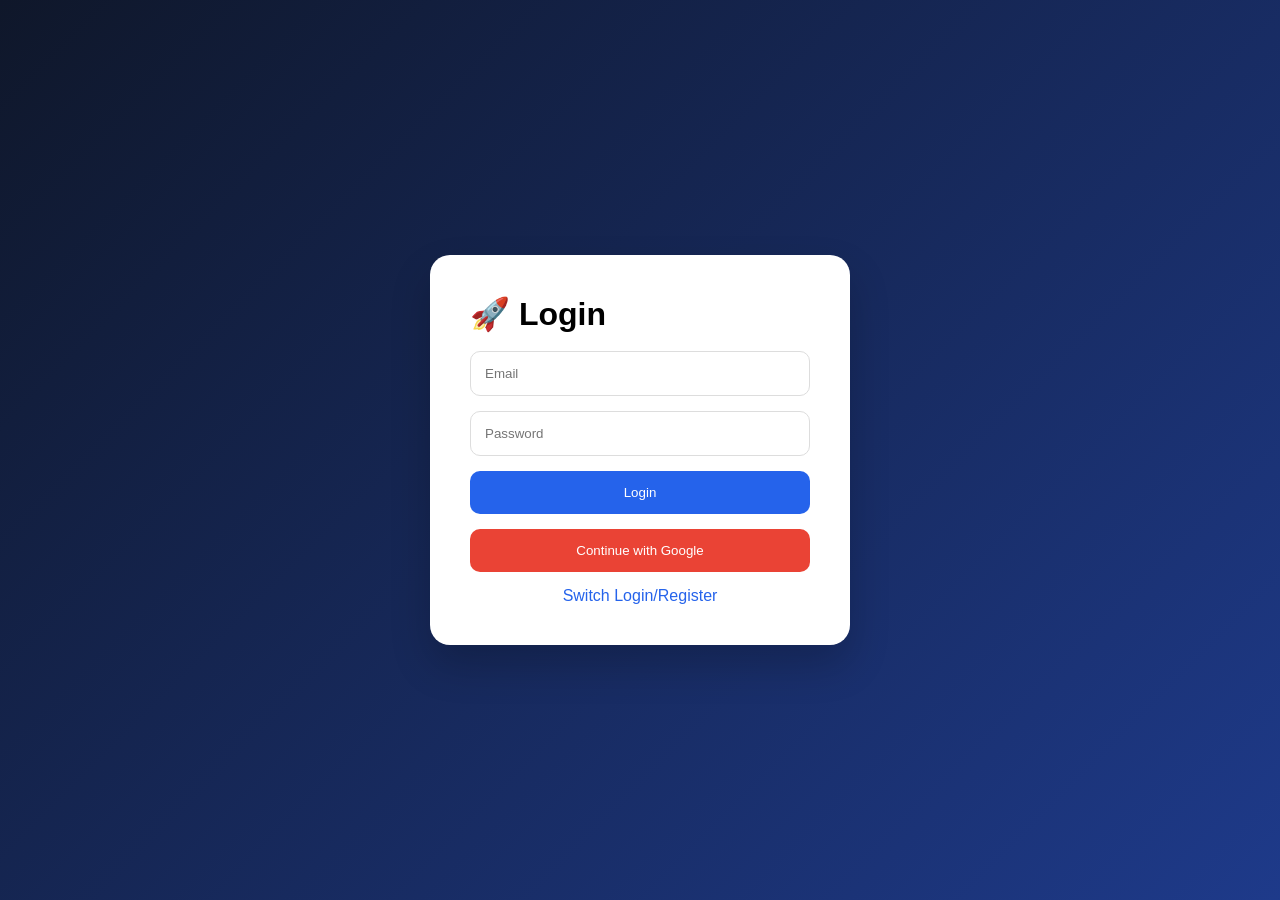
==== commit 83baa7f0: "role based access control added" ====
--- a/index.html
+++ b/index.html
@@ -22,8 +22,6 @@
 .hidden{
     display:none !important;
 }
-
-/* AUTH */
 
 .auth-page{
     width:100%;
@@ -42,24 +40,12 @@
     box-shadow:0 20px 40px rgba(0,0,0,0.2);
 }
 
-.auth-card h1{
-    text-align:center;
-    margin-bottom:10px;
-}
-
-.auth-card p{
-    text-align:center;
-    color:gray;
-    margin-bottom:25px;
-}
-
 .auth-card input{
     width:100%;
     padding:14px;
     margin-bottom:15px;
     border:1px solid #ddd;
     border-radius:10px;
-    font-size:15px;
 }
 
 .btn{
@@ -68,9 +54,8 @@
     border:none;
     border-radius:10px;
     cursor:pointer;
-    font-size:15px;
+    color:white;
     margin-bottom:15px;
-    color:white;
 }
 
 .blue{
@@ -80,18 +65,6 @@
 .red{
     background:#ea4335;
 }
-
-.switch{
-    text-align:center;
-}
-
-.switch span{
-    color:#2563eb;
-    font-weight:bold;
-    cursor:pointer;
-}
-
-/* DASHBOARD */
 
 .dashboard{
     display:none;
@@ -110,7 +83,7 @@
 }
 
 .logo{
-    font-size:32px;
+    font-size:30px;
     font-weight:bold;
     margin-bottom:40px;
 }
@@ -125,7 +98,6 @@
     color:white;
     cursor:pointer;
     text-align:left;
-    font-size:15px;
 }
 
 .main{
@@ -138,7 +110,6 @@
     display:flex;
     justify-content:space-between;
     align-items:center;
-    box-shadow:0 2px 10px rgba(0,0,0,0.05);
 }
 
 .profile-top{
@@ -151,15 +122,14 @@
     width:45px;
     height:45px;
     border-radius:50%;
-    object-fit:cover;
 }
 
 .logout-btn{
-    padding:10px 16px;
-    border:none;
-    border-radius:8px;
     background:#ef4444;
     color:white;
+    border:none;
+    padding:10px 15px;
+    border-radius:8px;
     cursor:pointer;
 }
 
@@ -171,11 +141,6 @@
     background:white;
     border-radius:20px;
     padding:25px;
-    box-shadow:0 5px 15px rgba(0,0,0,0.05);
-}
-
-.card h2{
-    margin-bottom:20px;
 }
 
 .form-row{
@@ -184,7 +149,8 @@
     margin-bottom:20px;
 }
 
-.form-row input{
+.form-row input,
+.form-row select{
     flex:1;
     padding:12px;
     border:1px solid #ddd;
@@ -226,7 +192,6 @@
     width:40px;
     height:40px;
     border-radius:50%;
-    object-fit:cover;
 }
 
 .edit-btn{
@@ -260,13 +225,16 @@
     width:120px;
     height:120px;
     border-radius:50%;
-    object-fit:cover;
     margin-bottom:20px;
 }
 
-.profile-card p{
-    margin-top:10px;
-    color:#444;
+.role-badge{
+    display:inline-block;
+    padding:8px 15px;
+    background:#2563eb;
+    color:white;
+    border-radius:20px;
+    margin-top:15px;
 }
 
 </style>
@@ -274,15 +242,13 @@
 
 <body>
 
-<!-- AUTH -->
-
 <div class="auth-page" id="authPage">
 
 <div class="auth-card">
 
 <h1 id="authTitle">🚀 Login</h1>
 
-<p id="authSubtitle">Welcome back</p>
+<br>
 
 <input type="text"
 id="nameInput"
@@ -308,28 +274,20 @@
 Continue with Google
 </button>
 
-<div class="switch"
-id="switchText">
-
-Don't have account?
-
-<span onclick="toggleAuth()">
-Register
+<p style="text-align:center;">
+<span onclick="toggleAuth()"
+style="cursor:pointer;color:#2563eb;">
+Switch Login/Register
 </span>
-
-</div>
-
-</div>
-
-</div>
-
-<!-- DASHBOARD -->
+</p>
+
+</div>
+
+</div>
 
 <div class="dashboard" id="dashboard">
 
 <div class="layout">
-
-<!-- SIDEBAR -->
 
 <div class="sidebar">
 
@@ -349,8 +307,6 @@
 
 </div>
 
-<!-- MAIN -->
-
 <div class="main">
 
 <div class="navbar">
@@ -386,9 +342,10 @@
 
 <div class="card">
 
-<h2>Users</h2>
-
-<div class="form-row">
+<h2>Users Management</h2>
+
+<div class="form-row"
+id="addUserBox">
 
 <input type="text"
 id="userName"
@@ -397,6 +354,12 @@
 <input type="email"
 id="userEmail"
 placeholder="Email">
+
+<select id="userRole">
+<option>User</option>
+<option>Manager</option>
+<option>Admin</option>
+</select>
 
 <button class="add-btn"
 onclick="addUser()">
@@ -412,6 +375,7 @@
 <tr>
 <th>User</th>
 <th>Email</th>
+<th>Role</th>
 <th>Actions</th>
 </tr>
 
@@ -446,10 +410,13 @@
 
 <p>
 <strong>Mobile:</strong>
-<span id="profileMobile">
-Not Added
-</span>
+<span id="profileMobile"></span>
 </p>
+
+<div class="role-badge"
+id="profileRole">
+User
+</div>
 
 </div>
 
@@ -469,6 +436,7 @@
 "https://api-project-e4fn.onrender.com";
 
 let isRegister = false;
+let CURRENT_ROLE = "User";
 
 const params =
 new URLSearchParams(window.location.search);
@@ -504,50 +472,30 @@
     if(isRegister){
 
         document.getElementById("authTitle")
-            .innerText = "📝 Register";
-
-        document.getElementById("authSubtitle")
-            .innerText = "Create account";
+        .innerText = "📝 Register";
 
         document.getElementById("nameInput")
-            .classList.remove("hidden");
+        .classList.remove("hidden");
 
         document.getElementById("mainBtn")
-            .innerText = "Register";
+        .innerText = "Register";
 
         document.getElementById("mainBtn")
-            .onclick = register;
-
-        document.getElementById("switchText")
-            .innerHTML =
-            `Already have account?
-            <span onclick="toggleAuth()">
-            Login
-            </span>`;
+        .onclick = register;
 
     }else{
 
         document.getElementById("authTitle")
-            .innerText = "🚀 Login";
-
-        document.getElementById("authSubtitle")
-            .innerText = "Welcome back";
+        .innerText = "🚀 Login";
 
         document.getElementById("nameInput")
-            .classList.add("hidden");
+        .classList.add("hidden");
 
         document.getElementById("mainBtn")
-            .innerText = "Login";
+        .innerText = "Login";
 
         document.getElementById("mainBtn")
-            .onclick = login;
-
-        document.getElementById("switchText")
-            .innerHTML =
-            `Don't have account?
-            <span onclick="toggleAuth()">
-            Register
-            </span>`;
+        .onclick = login;
     }
 }
 
@@ -646,10 +594,10 @@
 function showDashboard(){
 
     document.getElementById("authPage")
-        .style.display = "none";
+    .style.display = "none";
 
     document.getElementById("dashboard")
-        .style.display = "block";
+    .style.display = "block";
 
     fetch(API + "/me",{
 
@@ -664,35 +612,39 @@
 
     .then(user=>{
 
+        CURRENT_ROLE = user.role;
+
         document.getElementById("topName")
-            .innerText =
-            user.name || "User";
+        .innerText = user.name;
 
         document.getElementById("topEmail")
-            .innerText =
-            user.email || "";
+        .innerText = user.email;
 
         document.getElementById("profileName")
-            .innerText =
-            user.name || "User";
+        .innerText = user.name;
 
         document.getElementById("profileEmail")
-            .innerText =
-            user.email || "";
-
-        if(user.mobile){
-
-            document.getElementById("profileMobile")
-                .innerText = user.mobile;
+        .innerText = user.email;
+
+        document.getElementById("profileMobile")
+        .innerText = user.mobile;
+
+        document.getElementById("profileRole")
+        .innerText = user.role;
+
+        if(user.picture){
+
+            document.getElementById("topPic")
+            .src = user.picture;
+
+            document.getElementById("profilePic")
+            .src = user.picture;
         }
 
-        if(user.picture){
-
-            document.getElementById("topPic")
-                .src = user.picture;
-
-            document.getElementById("profilePic")
-                .src = user.picture;
+        if(CURRENT_ROLE === "User"){
+
+            document.getElementById("addUserBox")
+            .style.display = "none";
         }
 
         loadUsers();
@@ -716,6 +668,18 @@
 
     .then(data=>{
 
+        if(data.error){
+
+            document.getElementById("usersPage")
+            .innerHTML =
+            `<div class="card">
+            <h2>Access Restricted</h2>
+            <p>You do not have permission.</p>
+            </div>`;
+
+            return;
+        }
+
         let rows = "";
 
         data.forEach(user=>{
@@ -740,25 +704,39 @@
 
             <td>${user.email}</td>
 
+            <td>${user.role}</td>
+
             <td>
-
-            <button class="edit-btn"
-            onclick="editUser(
-            ${user.id},
-            '${user.name}',
-            '${user.email}'
-            )">
-
-            Edit
-
-            </button>
-
-            <button class="delete-btn"
-            onclick="deleteUser(${user.id})">
-
-            Delete
-
-            </button>
+            ${
+                CURRENT_ROLE !== "User"
+                ?
+                `
+                <button class="edit-btn"
+                onclick="editUser(
+                ${user.id},
+                '${user.name}',
+                '${user.email}',
+                '${user.role}'
+                )">
+                Edit
+                </button>
+                `
+                :
+                ''
+            }
+
+            ${
+                CURRENT_ROLE === "Admin"
+                ?
+                `
+                <button class="delete-btn"
+                onclick="deleteUser(${user.id})">
+                Delete
+                </button>
+                `
+                :
+                ''
+            }
 
             </td>
 
@@ -767,7 +745,7 @@
         });
 
         document.getElementById("userTable")
-            .innerHTML = rows;
+        .innerHTML = rows;
     });
 }
 
@@ -791,7 +769,10 @@
             document.getElementById("userName").value,
 
             email:
-            document.getElementById("userEmail").value
+            document.getElementById("userEmail").value,
+
+            role:
+            document.getElementById("userRole").value
         })
 
     })
@@ -821,18 +802,28 @@
 
     })
 
-    .then(()=>loadUsers());
+    .then(r=>r.json())
+
+    .then(data=>{
+
+        alert(data.message || data.error);
+
+        loadUsers();
+    });
 }
 
 /* EDIT */
 
-function editUser(id,name,email){
+function editUser(id,name,email,role){
 
     const newName =
     prompt("Enter name",name);
 
     const newEmail =
     prompt("Enter email",email);
+
+    const newRole =
+    prompt("Enter role (Admin/Manager/User)",role);
 
     if(!newName || !newEmail) return;
 
@@ -849,12 +840,20 @@
         body:JSON.stringify({
 
             name:newName,
-            email:newEmail
+            email:newEmail,
+            role:newRole
         })
 
     })
 
-    .then(()=>loadUsers());
+    .then(r=>r.json())
+
+    .then(data=>{
+
+        alert(data.message || data.error);
+
+        loadUsers();
+    });
 }
 
 /* NAVIGATION */
@@ -862,26 +861,26 @@
 function showUsers(){
 
     document.getElementById("usersPage")
-        .style.display = "block";
+    .style.display = "block";
 
     document.getElementById("profilePage")
-        .style.display = "none";
+    .style.display = "none";
 }
 
 function showProfile(){
 
     document.getElementById("usersPage")
-        .style.display = "none";
+    .style.display = "none";
 
     document.getElementById("profilePage")
-        .style.display = "block";
+    .style.display = "block";
 }
 
 /* LOGOUT */
 
 function logout(){
 
-    localStorage.removeItem("token");
+    localStorage.clear();
 
     window.location.href = "/";
 }
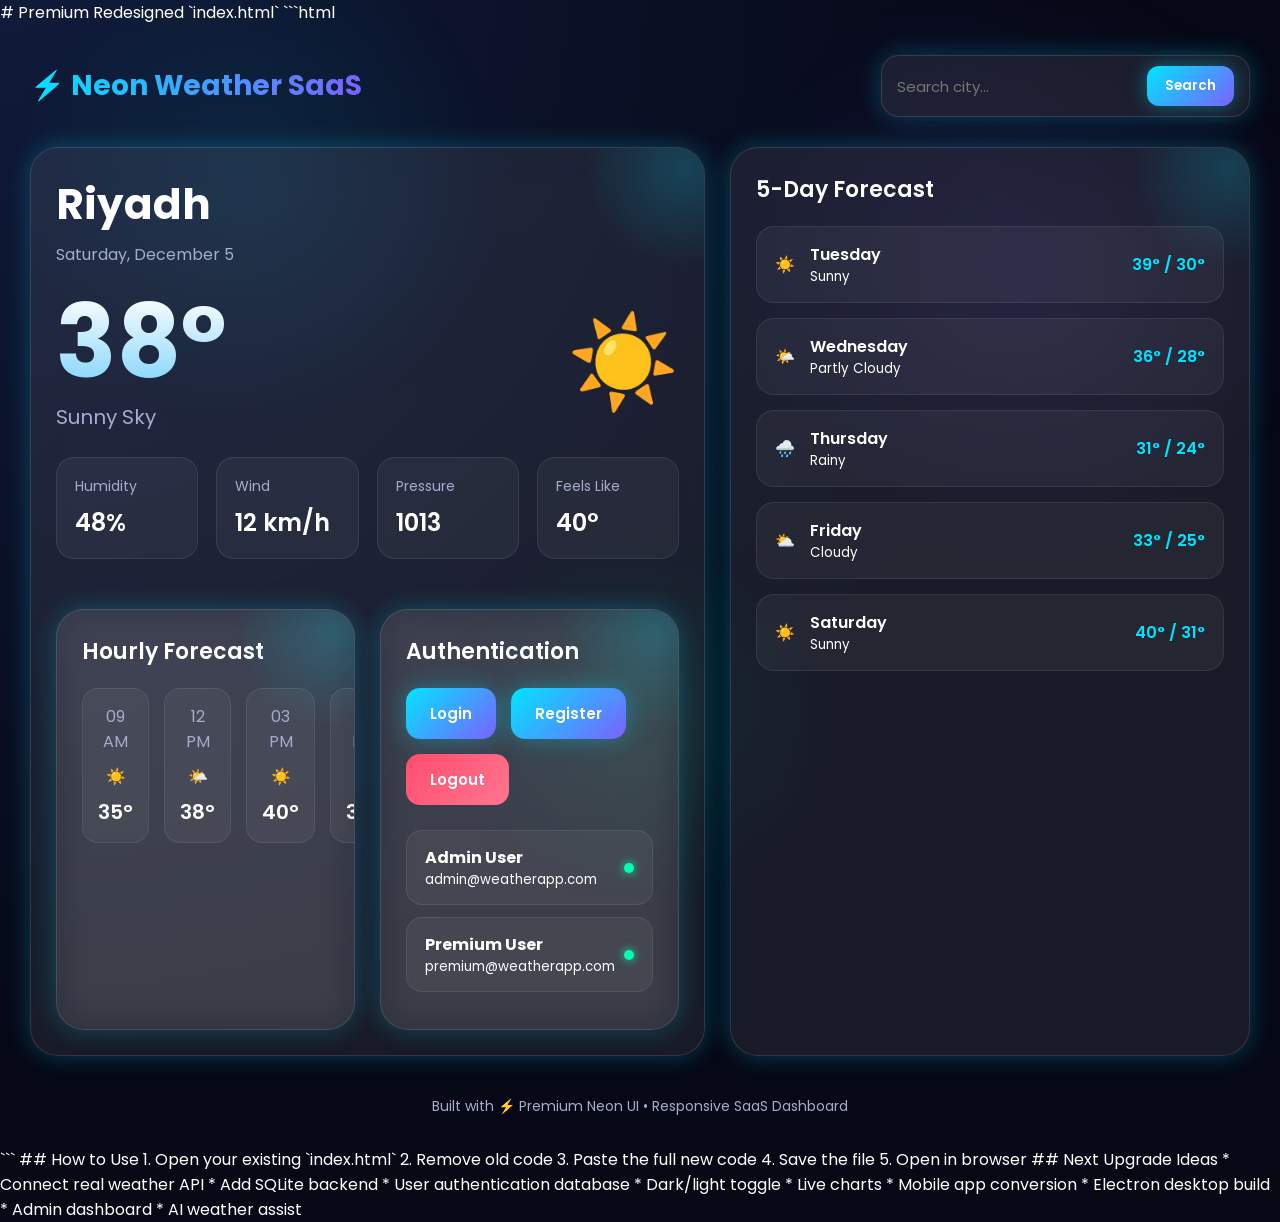
==== commit 9dbf990c: "Premium neon weather dashboard" ====
--- a/index.html
+++ b/index.html
@@ -1,891 +1,735 @@
+# Premium Redesigned `index.html`
+
+```html
 <!DOCTYPE html>
 <html lang="en">
-
 <head>
-<meta charset="UTF-8">
-<meta name="viewport" content="width=device-width, initial-scale=1.0">
-<title>AI SaaS Dashboard</title>
-
-<style>
-
-*{
-    margin:0;
-    padding:0;
-    box-sizing:border-box;
-    font-family:Arial,sans-serif;
-}
-
-body{
-    background:#f3f4f6;
-}
-
-.hidden{
-    display:none !important;
-}
-
-.auth-page{
-    width:100%;
-    height:100vh;
-    background:linear-gradient(135deg,#0f172a,#1e3a8a);
-    display:flex;
-    justify-content:center;
-    align-items:center;
-}
-
-.auth-card{
-    width:420px;
-    background:white;
-    border-radius:20px;
-    padding:40px;
-    box-shadow:0 20px 40px rgba(0,0,0,0.2);
-}
-
-.auth-card input{
-    width:100%;
-    padding:14px;
-    margin-bottom:15px;
-    border:1px solid #ddd;
-    border-radius:10px;
-}
-
-.btn{
-    width:100%;
-    padding:14px;
-    border:none;
-    border-radius:10px;
-    cursor:pointer;
-    color:white;
-    margin-bottom:15px;
-}
-
-.blue{
-    background:#2563eb;
-}
-
-.red{
-    background:#ea4335;
-}
-
-.dashboard{
-    display:none;
-}
-
-.layout{
-    display:flex;
-    min-height:100vh;
-}
-
-.sidebar{
-    width:240px;
-    background:#0f172a;
-    color:white;
-    padding:25px;
-}
-
-.logo{
-    font-size:30px;
-    font-weight:bold;
-    margin-bottom:40px;
-}
-
-.menu-btn{
-    width:100%;
-    padding:14px;
-    margin-bottom:15px;
-    border:none;
-    border-radius:10px;
-    background:#1e293b;
-    color:white;
-    cursor:pointer;
-    text-align:left;
-}
-
-.main{
-    flex:1;
-}
-
-.navbar{
-    background:white;
-    padding:20px 30px;
-    display:flex;
-    justify-content:space-between;
-    align-items:center;
-}
-
-.profile-top{
-    display:flex;
-    align-items:center;
-    gap:15px;
-}
-
-.profile-top img{
-    width:45px;
-    height:45px;
-    border-radius:50%;
-}
-
-.logout-btn{
-    background:#ef4444;
-    color:white;
-    border:none;
-    padding:10px 15px;
-    border-radius:8px;
-    cursor:pointer;
-}
-
-.content{
-    padding:30px;
-}
-
-.card{
-    background:white;
-    border-radius:20px;
-    padding:25px;
-}
-
-.form-row{
-    display:flex;
-    gap:10px;
-    margin-bottom:20px;
-}
-
-.form-row input,
-.form-row select{
-    flex:1;
-    padding:12px;
-    border:1px solid #ddd;
-    border-radius:8px;
-}
-
-.add-btn{
-    background:#10b981;
-    color:white;
-    border:none;
-    padding:12px 18px;
-    border-radius:8px;
-    cursor:pointer;
-}
-
-table{
-    width:100%;
-    border-collapse:collapse;
-}
-
-th{
-    background:#f8fafc;
-    padding:14px;
-    text-align:left;
-}
-
-td{
-    padding:14px;
-    border-top:1px solid #eee;
-}
-
-.user-info{
-    display:flex;
-    align-items:center;
-    gap:10px;
-}
-
-.user-info img{
-    width:40px;
-    height:40px;
-    border-radius:50%;
-}
-
-.edit-btn{
-    background:#3b82f6;
-    color:white;
-    border:none;
-    padding:8px 12px;
-    border-radius:6px;
-    cursor:pointer;
-    margin-right:5px;
-}
-
-.delete-btn{
-    background:#ef4444;
-    color:white;
-    border:none;
-    padding:8px 12px;
-    border-radius:6px;
-    cursor:pointer;
-}
-
-.profile-page{
-    display:none;
-}
-
-.profile-card{
-    text-align:center;
-}
-
-.profile-card img{
-    width:120px;
-    height:120px;
-    border-radius:50%;
-    margin-bottom:20px;
-}
-
-.role-badge{
-    display:inline-block;
-    padding:8px 15px;
-    background:#2563eb;
-    color:white;
-    border-radius:20px;
-    margin-top:15px;
-}
-
-</style>
+  <meta charset="UTF-8" />
+  <meta name="viewport" content="width=device-width, initial-scale=1.0" />
+  <title>Neon Weather Dashboard</title>
+
+  <link rel="preconnect" href="https://fonts.googleapis.com">
+  <link rel="preconnect" href="https://fonts.gstatic.com" crossorigin>
+  <link href="https://fonts.googleapis.com/css2?family=Poppins:wght@300;400;500;600;700&display=swap" rel="stylesheet">
+
+  <style>
+    * {
+      margin: 0;
+      padding: 0;
+      box-sizing: border-box;
+      font-family: 'Poppins', sans-serif;
+    }
+
+    :root {
+      --bg: #060816;
+      --card: rgba(255,255,255,0.08);
+      --border: rgba(255,255,255,0.12);
+      --text: #ffffff;
+      --muted: #a6accd;
+      --primary: #00e5ff;
+      --secondary: #7b61ff;
+      --danger: #ff4d6d;
+      --success: #00ffae;
+      --shadow: 0 0 25px rgba(0,229,255,0.25);
+    }
+
+    body {
+      background: radial-gradient(circle at top left, #101b3a, #060816 60%);
+      min-height: 100vh;
+      color: var(--text);
+      overflow-x: hidden;
+    }
+
+    body::before {
+      content: "";
+      position: fixed;
+      inset: 0;
+      background:
+        radial-gradient(circle at 20% 20%, rgba(0,229,255,0.08), transparent 20%),
+        radial-gradient(circle at 80% 30%, rgba(123,97,255,0.12), transparent 25%),
+        radial-gradient(circle at 50% 80%, rgba(0,255,174,0.08), transparent 20%);
+      z-index: -1;
+    }
+
+    .container {
+      width: 100%;
+      max-width: 1400px;
+      margin: auto;
+      padding: 30px;
+    }
+
+    .topbar {
+      display: flex;
+      justify-content: space-between;
+      align-items: center;
+      margin-bottom: 30px;
+      flex-wrap: wrap;
+      gap: 20px;
+    }
+
+    .logo {
+      font-size: 28px;
+      font-weight: 700;
+      background: linear-gradient(to right, var(--primary), var(--secondary));
+      -webkit-background-clip: text;
+      -webkit-text-fill-color: transparent;
+    }
+
+    .search-box {
+      display: flex;
+      align-items: center;
+      gap: 10px;
+      background: var(--card);
+      border: 1px solid var(--border);
+      backdrop-filter: blur(15px);
+      border-radius: 18px;
+      padding: 10px 15px;
+      box-shadow: var(--shadow);
+    }
+
+    .search-box input {
+      background: transparent;
+      border: none;
+      outline: none;
+      color: white;
+      width: 240px;
+      font-size: 15px;
+    }
+
+    .search-box button {
+      border: none;
+      background: linear-gradient(135deg, var(--primary), var(--secondary));
+      color: white;
+      padding: 10px 18px;
+      border-radius: 12px;
+      cursor: pointer;
+      font-weight: 600;
+      transition: 0.3s ease;
+      box-shadow: 0 0 20px rgba(0,229,255,0.4);
+    }
+
+    .search-box button:hover {
+      transform: translateY(-2px) scale(1.03);
+      box-shadow: 0 0 30px rgba(0,229,255,0.7);
+    }
+
+    .dashboard {
+      display: grid;
+      grid-template-columns: 1.3fr 1fr;
+      gap: 25px;
+    }
+
+    .glass-card {
+      background: var(--card);
+      border: 1px solid var(--border);
+      backdrop-filter: blur(18px);
+      border-radius: 28px;
+      padding: 25px;
+      box-shadow: var(--shadow);
+      position: relative;
+      overflow: hidden;
+    }
+
+    .glass-card::after {
+      content: "";
+      position: absolute;
+      width: 200px;
+      height: 200px;
+      background: radial-gradient(circle, rgba(0,229,255,0.18), transparent 70%);
+      top: -80px;
+      right: -80px;
+      pointer-events: none;
+    }
+
+    .weather-main {
+      display: flex;
+      flex-direction: column;
+      gap: 25px;
+    }
+
+    .city {
+      font-size: 42px;
+      font-weight: 700;
+    }
+
+    .date {
+      color: var(--muted);
+      margin-top: 6px;
+    }
+
+    .temperature {
+      display: flex;
+      align-items: center;
+      justify-content: space-between;
+      flex-wrap: wrap;
+      gap: 20px;
+    }
+
+    .temp {
+      font-size: 100px;
+      font-weight: 700;
+      line-height: 1;
+      background: linear-gradient(to bottom, white, #7dd3fc);
+      -webkit-background-clip: text;
+      -webkit-text-fill-color: transparent;
+    }
+
+    .weather-type {
+      font-size: 20px;
+      color: var(--muted);
+      margin-top: 10px;
+    }
+
+    .weather-icon {
+      font-size: 90px;
+      animation: float 4s ease-in-out infinite;
+    }
+
+    @keyframes float {
+      0%, 100% { transform: translateY(0px); }
+      50% { transform: translateY(-10px); }
+    }
+
+    .stats {
+      display: grid;
+      grid-template-columns: repeat(4, 1fr);
+      gap: 18px;
+    }
+
+    .stat-box {
+      background: rgba(255,255,255,0.05);
+      border-radius: 18px;
+      padding: 18px;
+      border: 1px solid rgba(255,255,255,0.08);
+      transition: 0.3s ease;
+    }
+
+    .stat-box:hover {
+      transform: translateY(-4px);
+      background: rgba(255,255,255,0.08);
+    }
+
+    .stat-title {
+      color: var(--muted);
+      font-size: 14px;
+      margin-bottom: 8px;
+    }
+
+    .stat-value {
+      font-size: 24px;
+      font-weight: 600;
+    }
+
+    .forecast-title {
+      margin-bottom: 20px;
+      font-size: 22px;
+      font-weight: 600;
+    }
+
+    .forecast-list {
+      display: flex;
+      flex-direction: column;
+      gap: 15px;
+    }
+
+    .forecast-item {
+      display: flex;
+      justify-content: space-between;
+      align-items: center;
+      padding: 15px 18px;
+      border-radius: 18px;
+      background: rgba(255,255,255,0.05);
+      border: 1px solid rgba(255,255,255,0.08);
+      transition: 0.3s ease;
+    }
+
+    .forecast-item:hover {
+      transform: scale(1.02);
+      background: rgba(255,255,255,0.08);
+    }
+
+    .forecast-left {
+      display: flex;
+      align-items: center;
+      gap: 15px;
+    }
+
+    .forecast-day {
+      font-weight: 600;
+    }
+
+    .forecast-temp {
+      font-weight: 600;
+      color: var(--primary);
+    }
+
+    .bottom-grid {
+      display: grid;
+      grid-template-columns: repeat(2, 1fr);
+      gap: 25px;
+      margin-top: 25px;
+    }
+
+    .hourly-grid {
+      display: grid;
+      grid-template-columns: repeat(4, 1fr);
+      gap: 15px;
+      margin-top: 20px;
+    }
+
+    .hour-box {
+      background: rgba(255,255,255,0.05);
+      border-radius: 16px;
+      padding: 15px;
+      text-align: center;
+      border: 1px solid rgba(255,255,255,0.08);
+      transition: 0.3s ease;
+    }
+
+    .hour-box:hover {
+      transform: translateY(-5px);
+    }
+
+    .hour-time {
+      color: var(--muted);
+      margin-bottom: 10px;
+    }
+
+    .hour-temp {
+      font-size: 20px;
+      font-weight: 600;
+      margin-top: 8px;
+    }
+
+    .auth-buttons {
+      display: flex;
+      gap: 15px;
+      margin-top: 20px;
+      flex-wrap: wrap;
+    }
+
+    .btn {
+      border: none;
+      border-radius: 14px;
+      padding: 14px 24px;
+      font-size: 15px;
+      font-weight: 600;
+      cursor: pointer;
+      transition: 0.3s ease;
+      position: relative;
+      overflow: hidden;
+    }
+
+    .btn-primary {
+      background: linear-gradient(135deg, var(--primary), var(--secondary));
+      color: white;
+      box-shadow: 0 0 25px rgba(0,229,255,0.35);
+    }
+
+    .btn-danger {
+      background: linear-gradient(135deg, #ff4d6d, #ff758f);
+      color: white;
+    }
+
+    .btn:hover {
+      transform: translateY(-3px) scale(1.02);
+    }
+
+    .btn::before {
+      content: "";
+      position: absolute;
+      top: 0;
+      left: -100%;
+      width: 100%;
+      height: 100%;
+      background: rgba(255,255,255,0.15);
+      transition: 0.5s;
+    }
+
+    .btn:hover::before {
+      left: 100%;
+    }
+
+    .user-panel {
+      margin-top: 25px;
+    }
+
+    .user-item {
+      display: flex;
+      justify-content: space-between;
+      align-items: center;
+      background: rgba(255,255,255,0.05);
+      border: 1px solid rgba(255,255,255,0.08);
+      padding: 14px 18px;
+      border-radius: 16px;
+      margin-bottom: 12px;
+    }
+
+    .status-online {
+      width: 10px;
+      height: 10px;
+      background: var(--success);
+      border-radius: 50%;
+      box-shadow: 0 0 10px var(--success);
+    }
+
+    footer {
+      text-align: center;
+      margin-top: 40px;
+      color: var(--muted);
+      font-size: 14px;
+    }
+
+    @media (max-width: 1100px) {
+      .dashboard {
+        grid-template-columns: 1fr;
+      }
+
+      .stats {
+        grid-template-columns: repeat(2, 1fr);
+      }
+
+      .bottom-grid {
+        grid-template-columns: 1fr;
+      }
+    }
+
+    @media (max-width: 768px) {
+      .container {
+        padding: 20px;
+      }
+
+      .temp {
+        font-size: 70px;
+      }
+
+      .city {
+        font-size: 32px;
+      }
+
+      .hourly-grid {
+        grid-template-columns: repeat(2, 1fr);
+      }
+
+      .stats {
+        grid-template-columns: 1fr;
+      }
+
+      .search-box {
+        width: 100%;
+      }
+
+      .search-box input {
+        width: 100%;
+      }
+    }
+  </style>
 </head>
-
 <body>
 
-<div class="auth-page" id="authPage">
-
-<div class="auth-card">
-
-<h1 id="authTitle">🚀 Login</h1>
-
-<br>
-
-<input type="text"
-id="nameInput"
-placeholder="Name"
-class="hidden">
-
-<input type="email"
-id="emailInput"
-placeholder="Email">
-
-<input type="password"
-id="passwordInput"
-placeholder="Password">
-
-<button class="btn blue"
-id="mainBtn"
-onclick="login()">
-Login
-</button>
-
-<button class="btn red"
-onclick="googleLogin()">
-Continue with Google
-</button>
-
-<p style="text-align:center;">
-<span onclick="toggleAuth()"
-style="cursor:pointer;color:#2563eb;">
-Switch Login/Register
-</span>
-</p>
-
-</div>
-
-</div>
-
-<div class="dashboard" id="dashboard">
-
-<div class="layout">
-
-<div class="sidebar">
-
-<div class="logo">
-🚀 SaaS
-</div>
-
-<button class="menu-btn"
-onclick="showUsers()">
-👥 Users
-</button>
-
-<button class="menu-btn"
-onclick="showProfile()">
-👤 Profile
-</button>
-
-</div>
-
-<div class="main">
-
-<div class="navbar">
-
-<h2>Dashboard</h2>
-
-<div class="profile-top">
-
-<img id="topPic"
-src="https://cdn-icons-png.flaticon.com/512/149/149071.png">
-
-<div>
-<div id="topName"></div>
-<div id="topEmail"
-style="font-size:13px;color:gray;">
-</div>
-</div>
-
-<button class="logout-btn"
-onclick="logout()">
-Logout
-</button>
-
-</div>
-
-</div>
-
-<div class="content">
-
-<!-- USERS -->
-
-<div id="usersPage">
-
-<div class="card">
-
-<h2>Users Management</h2>
-
-<div class="form-row"
-id="addUserBox">
-
-<input type="text"
-id="userName"
-placeholder="Name">
-
-<input type="email"
-id="userEmail"
-placeholder="Email">
-
-<select id="userRole">
-<option>User</option>
-<option>Manager</option>
-<option>Admin</option>
-</select>
-
-<button class="add-btn"
-onclick="addUser()">
-Add User
-</button>
-
-</div>
-
-<table>
-
-<thead>
-
-<tr>
-<th>User</th>
-<th>Email</th>
-<th>Role</th>
-<th>Actions</th>
-</tr>
-
-</thead>
-
-<tbody id="userTable"></tbody>
-
-</table>
-
-</div>
-
-</div>
-
-<!-- PROFILE -->
-
-<div class="profile-page"
-id="profilePage">
-
-<div class="card profile-card">
-
-<img id="profilePic"
-src="https://cdn-icons-png.flaticon.com/512/149/149071.png">
-
-<h2 id="profileName">
-User
-</h2>
-
-<p>
-<strong>Email:</strong>
-<span id="profileEmail"></span>
-</p>
-
-<p>
-<strong>Mobile:</strong>
-<span id="profileMobile"></span>
-</p>
-
-<div class="role-badge"
-id="profileRole">
-User
-</div>
-
-</div>
-
-</div>
-
-</div>
-
-</div>
-
-</div>
-
-</div>
-
-<script>
-
-const API =
-"https://api-project-e4fn.onrender.com";
-
-let isRegister = false;
-let CURRENT_ROLE = "User";
-
-const params =
-new URLSearchParams(window.location.search);
-
-if(params.get("token")){
-
-    localStorage.setItem(
-        "token",
-        params.get("token")
-    );
-
-    window.history.replaceState(
-        {},
-        document.title,
-        "/"
-    );
-}
-
-const TOKEN =
-localStorage.getItem("token");
-
-if(TOKEN){
-
-    showDashboard();
-}
-
-/* TOGGLE */
-
-function toggleAuth(){
-
-    isRegister = !isRegister;
-
-    if(isRegister){
-
-        document.getElementById("authTitle")
-        .innerText = "📝 Register";
-
-        document.getElementById("nameInput")
-        .classList.remove("hidden");
-
-        document.getElementById("mainBtn")
-        .innerText = "Register";
-
-        document.getElementById("mainBtn")
-        .onclick = register;
-
-    }else{
-
-        document.getElementById("authTitle")
-        .innerText = "🚀 Login";
-
-        document.getElementById("nameInput")
-        .classList.add("hidden");
-
-        document.getElementById("mainBtn")
-        .innerText = "Login";
-
-        document.getElementById("mainBtn")
-        .onclick = login;
-    }
-}
-
-/* REGISTER */
-
-function register(){
-
-    fetch(API + "/register",{
-
-        method:"POST",
-
-        headers:{
-            "Content-Type":"application/json"
-        },
-
-        body:JSON.stringify({
-
-            name:
-            document.getElementById("nameInput").value,
-
-            email:
-            document.getElementById("emailInput").value,
-
-            password:
-            document.getElementById("passwordInput").value
-        })
-
-    })
-
-    .then(r=>r.json())
-
-    .then(data=>{
-
-        alert(data.message || data.error);
-
-        if(data.message){
-
-            toggleAuth();
-        }
-    });
-}
-
-/* LOGIN */
-
-function login(){
-
-    fetch(API + "/login",{
-
-        method:"POST",
-
-        headers:{
-            "Content-Type":"application/json"
-        },
-
-        body:JSON.stringify({
-
-            email:
-            document.getElementById("emailInput").value,
-
-            password:
-            document.getElementById("passwordInput").value
-        })
-
-    })
-
-    .then(r=>r.json())
-
-    .then(data=>{
-
-        if(data.token){
-
-            localStorage.setItem(
-                "token",
-                data.token
-            );
-
-            location.reload();
-
-        }else{
-
-            alert(data.error);
-        }
-    });
-}
-
-/* GOOGLE LOGIN */
-
-function googleLogin(){
-
-    window.location.href =
-    API + "/google_login";
-}
-
-/* DASHBOARD */
-
-function showDashboard(){
-
-    document.getElementById("authPage")
-    .style.display = "none";
-
-    document.getElementById("dashboard")
-    .style.display = "block";
-
-    fetch(API + "/me",{
-
-        headers:{
-            "Authorization":
-            "Bearer " + TOKEN
-        }
-
-    })
-
-    .then(r=>r.json())
-
-    .then(user=>{
-
-        CURRENT_ROLE = user.role;
-
-        document.getElementById("topName")
-        .innerText = user.name;
-
-        document.getElementById("topEmail")
-        .innerText = user.email;
-
-        document.getElementById("profileName")
-        .innerText = user.name;
-
-        document.getElementById("profileEmail")
-        .innerText = user.email;
-
-        document.getElementById("profileMobile")
-        .innerText = user.mobile;
-
-        document.getElementById("profileRole")
-        .innerText = user.role;
-
-        if(user.picture){
-
-            document.getElementById("topPic")
-            .src = user.picture;
-
-            document.getElementById("profilePic")
-            .src = user.picture;
-        }
-
-        if(CURRENT_ROLE === "User"){
-
-            document.getElementById("addUserBox")
-            .style.display = "none";
-        }
-
-        loadUsers();
-    });
-}
-
-/* USERS */
-
-function loadUsers(){
-
-    fetch(API + "/users",{
-
-        headers:{
-            "Authorization":
-            "Bearer " + TOKEN
-        }
-
-    })
-
-    .then(r=>r.json())
-
-    .then(data=>{
-
-        if(data.error){
-
-            document.getElementById("usersPage")
-            .innerHTML =
-            `<div class="card">
-            <h2>Access Restricted</h2>
-            <p>You do not have permission.</p>
-            </div>`;
-
-            return;
-        }
-
-        let rows = "";
-
-        data.forEach(user=>{
-
-            rows += `
-            <tr>
-
-            <td>
-
-            <div class="user-info">
-
-            <img src="${
-                user.picture ||
-                'https://cdn-icons-png.flaticon.com/512/149/149071.png'
-            }">
-
-            <div>${user.name}</div>
-
+  <div class="container">
+
+    <div class="topbar">
+      <div>
+        <div class="logo">⚡ Neon Weather SaaS</div>
+      </div>
+
+      <div class="search-box">
+        <input type="text" id="cityInput" placeholder="Search city..." />
+        <button onclick="searchWeather()">Search</button>
+      </div>
+    </div>
+
+    <div class="dashboard">
+
+      <div class="weather-main glass-card">
+
+        <div>
+          <div class="city" id="cityName">Riyadh</div>
+          <div class="date" id="currentDate">Monday, May 11</div>
+        </div>
+
+        <div class="temperature">
+          <div>
+            <div class="temp" id="temperature">38°</div>
+            <div class="weather-type" id="weatherType">Sunny Sky</div>
+          </div>
+
+          <div class="weather-icon" id="weatherIcon">☀️</div>
+        </div>
+
+        <div class="stats">
+          <div class="stat-box">
+            <div class="stat-title">Humidity</div>
+            <div class="stat-value" id="humidity">48%</div>
+          </div>
+
+          <div class="stat-box">
+            <div class="stat-title">Wind</div>
+            <div class="stat-value" id="wind">12 km/h</div>
+          </div>
+
+          <div class="stat-box">
+            <div class="stat-title">Pressure</div>
+            <div class="stat-value" id="pressure">1013</div>
+          </div>
+
+          <div class="stat-box">
+            <div class="stat-title">Feels Like</div>
+            <div class="stat-value" id="feelsLike">40°</div>
+          </div>
+        </div>
+
+        <div class="bottom-grid">
+
+          <div class="glass-card">
+            <div class="forecast-title">Hourly Forecast</div>
+
+            <div class="hourly-grid">
+              <div class="hour-box">
+                <div class="hour-time">09 AM</div>
+                <div>☀️</div>
+                <div class="hour-temp">35°</div>
+              </div>
+
+              <div class="hour-box">
+                <div class="hour-time">12 PM</div>
+                <div>🌤️</div>
+                <div class="hour-temp">38°</div>
+              </div>
+
+              <div class="hour-box">
+                <div class="hour-time">03 PM</div>
+                <div>☀️</div>
+                <div class="hour-temp">40°</div>
+              </div>
+
+              <div class="hour-box">
+                <div class="hour-time">06 PM</div>
+                <div>🌥️</div>
+                <div class="hour-temp">34°</div>
+              </div>
             </div>
-
-            </td>
-
-            <td>${user.email}</td>
-
-            <td>${user.role}</td>
-
-            <td>
-            ${
-                CURRENT_ROLE !== "User"
-                ?
-                `
-                <button class="edit-btn"
-                onclick="editUser(
-                ${user.id},
-                '${user.name}',
-                '${user.email}',
-                '${user.role}'
-                )">
-                Edit
-                </button>
-                `
-                :
-                ''
-            }
-
-            ${
-                CURRENT_ROLE === "Admin"
-                ?
-                `
-                <button class="delete-btn"
-                onclick="deleteUser(${user.id})">
-                Delete
-                </button>
-                `
-                :
-                ''
-            }
-
-            </td>
-
-            </tr>
-            `;
-        });
-
-        document.getElementById("userTable")
-        .innerHTML = rows;
-    });
-}
-
-/* ADD USER */
-
-function addUser(){
-
-    fetch(API + "/users",{
-
-        method:"POST",
-
-        headers:{
-            "Content-Type":"application/json",
-            "Authorization":
-            "Bearer " + TOKEN
-        },
-
-        body:JSON.stringify({
-
-            name:
-            document.getElementById("userName").value,
-
-            email:
-            document.getElementById("userEmail").value,
-
-            role:
-            document.getElementById("userRole").value
-        })
-
-    })
-
-    .then(r=>r.json())
-
-    .then(data=>{
-
-        alert(data.message || data.error);
-
-        loadUsers();
-    });
-}
-
-/* DELETE */
-
-function deleteUser(id){
-
-    fetch(API + "/users/" + id,{
-
-        method:"DELETE",
-
-        headers:{
-            "Authorization":
-            "Bearer " + TOKEN
-        }
-
-    })
-
-    .then(r=>r.json())
-
-    .then(data=>{
-
-        alert(data.message || data.error);
-
-        loadUsers();
-    });
-}
-
-/* EDIT */
-
-function editUser(id,name,email,role){
-
-    const newName =
-    prompt("Enter name",name);
-
-    const newEmail =
-    prompt("Enter email",email);
-
-    const newRole =
-    prompt("Enter role (Admin/Manager/User)",role);
-
-    if(!newName || !newEmail) return;
-
-    fetch(API + "/users/" + id,{
-
-        method:"PUT",
-
-        headers:{
-            "Content-Type":"application/json",
-            "Authorization":
-            "Bearer " + TOKEN
-        },
-
-        body:JSON.stringify({
-
-            name:newName,
-            email:newEmail,
-            role:newRole
-        })
-
-    })
-
-    .then(r=>r.json())
-
-    .then(data=>{
-
-        alert(data.message || data.error);
-
-        loadUsers();
-    });
-}
-
-/* NAVIGATION */
-
-function showUsers(){
-
-    document.getElementById("usersPage")
-    .style.display = "block";
-
-    document.getElementById("profilePage")
-    .style.display = "none";
-}
-
-function showProfile(){
-
-    document.getElementById("usersPage")
-    .style.display = "none";
-
-    document.getElementById("profilePage")
-    .style.display = "block";
-}
-
-/* LOGOUT */
-
-function logout(){
-
-    localStorage.clear();
-
-    window.location.href = "/";
-}
-
-</script>
+          </div>
+
+          <div class="glass-card">
+            <div class="forecast-title">Authentication</div>
+
+            <div class="auth-buttons">
+              <button class="btn btn-primary" onclick="loginUser()">Login</button>
+              <button class="btn btn-primary" onclick="registerUser()">Register</button>
+              <button class="btn btn-danger" onclick="logoutUser()">Logout</button>
+            </div>
+
+            <div class="user-panel">
+              <div class="user-item">
+                <div>
+                  <strong>Admin User</strong><br>
+                  <small>admin@weatherapp.com</small>
+                </div>
+
+                <div class="status-online"></div>
+              </div>
+
+              <div class="user-item">
+                <div>
+                  <strong>Premium User</strong><br>
+                  <small>premium@weatherapp.com</small>
+                </div>
+
+                <div class="status-online"></div>
+              </div>
+            </div>
+          </div>
+
+        </div>
+
+      </div>
+
+      <div class="glass-card">
+        <div class="forecast-title">5-Day Forecast</div>
+
+        <div class="forecast-list">
+
+          <div class="forecast-item">
+            <div class="forecast-left">
+              <div>☀️</div>
+              <div>
+                <div class="forecast-day">Tuesday</div>
+                <small>Sunny</small>
+              </div>
+            </div>
+
+            <div class="forecast-temp">39° / 30°</div>
+          </div>
+
+          <div class="forecast-item">
+            <div class="forecast-left">
+              <div>🌤️</div>
+              <div>
+                <div class="forecast-day">Wednesday</div>
+                <small>Partly Cloudy</small>
+              </div>
+            </div>
+
+            <div class="forecast-temp">36° / 28°</div>
+          </div>
+
+          <div class="forecast-item">
+            <div class="forecast-left">
+              <div>🌧️</div>
+              <div>
+                <div class="forecast-day">Thursday</div>
+                <small>Rainy</small>
+              </div>
+            </div>
+
+            <div class="forecast-temp">31° / 24°</div>
+          </div>
+
+          <div class="forecast-item">
+            <div class="forecast-left">
+              <div>⛅</div>
+              <div>
+                <div class="forecast-day">Friday</div>
+                <small>Cloudy</small>
+              </div>
+            </div>
+
+            <div class="forecast-temp">33° / 25°</div>
+          </div>
+
+          <div class="forecast-item">
+            <div class="forecast-left">
+              <div>☀️</div>
+              <div>
+                <div class="forecast-day">Saturday</div>
+                <small>Sunny</small>
+              </div>
+            </div>
+
+            <div class="forecast-temp">40° / 31°</div>
+          </div>
+
+        </div>
+      </div>
+
+    </div>
+
+    <footer>
+      Built with ⚡ Premium Neon UI • Responsive SaaS Dashboard
+    </footer>
+
+  </div>
+
+  <script>
+
+    const weatherData = {
+      Riyadh: {
+        temp: '38°',
+        type: 'Sunny Sky',
+        icon: '☀️',
+        humidity: '48%',
+        wind: '12 km/h',
+        pressure: '1013',
+        feels: '40°'
+      },
+
+      Dubai: {
+        temp: '41°',
+        type: 'Hot & Clear',
+        icon: '🌤️',
+        humidity: '55%',
+        wind: '18 km/h',
+        pressure: '1010',
+        feels: '44°'
+      },
+
+      London: {
+        temp: '19°',
+        type: 'Rainy',
+        icon: '🌧️',
+        humidity: '81%',
+        wind: '20 km/h',
+        pressure: '1007',
+        feels: '18°'
+      },
+
+      NewYork: {
+        temp: '26°',
+        type: 'Cloudy',
+        icon: '⛅',
+        humidity: '65%',
+        wind: '10 km/h',
+        pressure: '1015',
+        feels: '27°'
+      }
+    };
+
+    function searchWeather() {
+      const city = document.getElementById('cityInput').value.trim();
+
+      if (!city) {
+        alert('Please enter a city name');
+        return;
+      }
+
+      const key = city.replace(/\s/g, '');
+      const data = weatherData[key] || weatherData['Riyadh'];
+
+      document.getElementById('cityName').innerText = city;
+      document.getElementById('temperature').innerText = data.temp;
+      document.getElementById('weatherType').innerText = data.type;
+      document.getElementById('weatherIcon').innerText = data.icon;
+      document.getElementById('humidity').innerText = data.humidity;
+      document.getElementById('wind').innerText = data.wind;
+      document.getElementById('pressure').innerText = data.pressure;
+      document.getElementById('feelsLike').innerText = data.feels;
+    }
+
+    function loginUser() {
+      alert('Login Successful ✅');
+    }
+
+    function registerUser() {
+      alert('Registration Completed 🚀');
+    }
+
+    function logoutUser() {
+      alert('Logged Out ❌');
+    }
+
+    const today = new Date();
+
+    document.getElementById('currentDate').innerText =
+      today.toLocaleDateString('en-US', {
+        weekday: 'long',
+        month: 'long',
+        day: 'numeric'
+      });
+
+  </script>
 
 </body>
-</html>+</html>
+```
+
+## How to Use
+
+1. Open your existing `index.html`
+2. Remove old code
+3. Paste the full new code
+4. Save the file
+5. Open in browser
+
+## Next Upgrade Ideas
+
+* Connect real weather API
+* Add SQLite backend
+* User authentication database
+* Dark/light toggle
+* Live charts
+* Mobile app conversion
+* Electron desktop build
+* Admin dashboard
+* AI weather assist
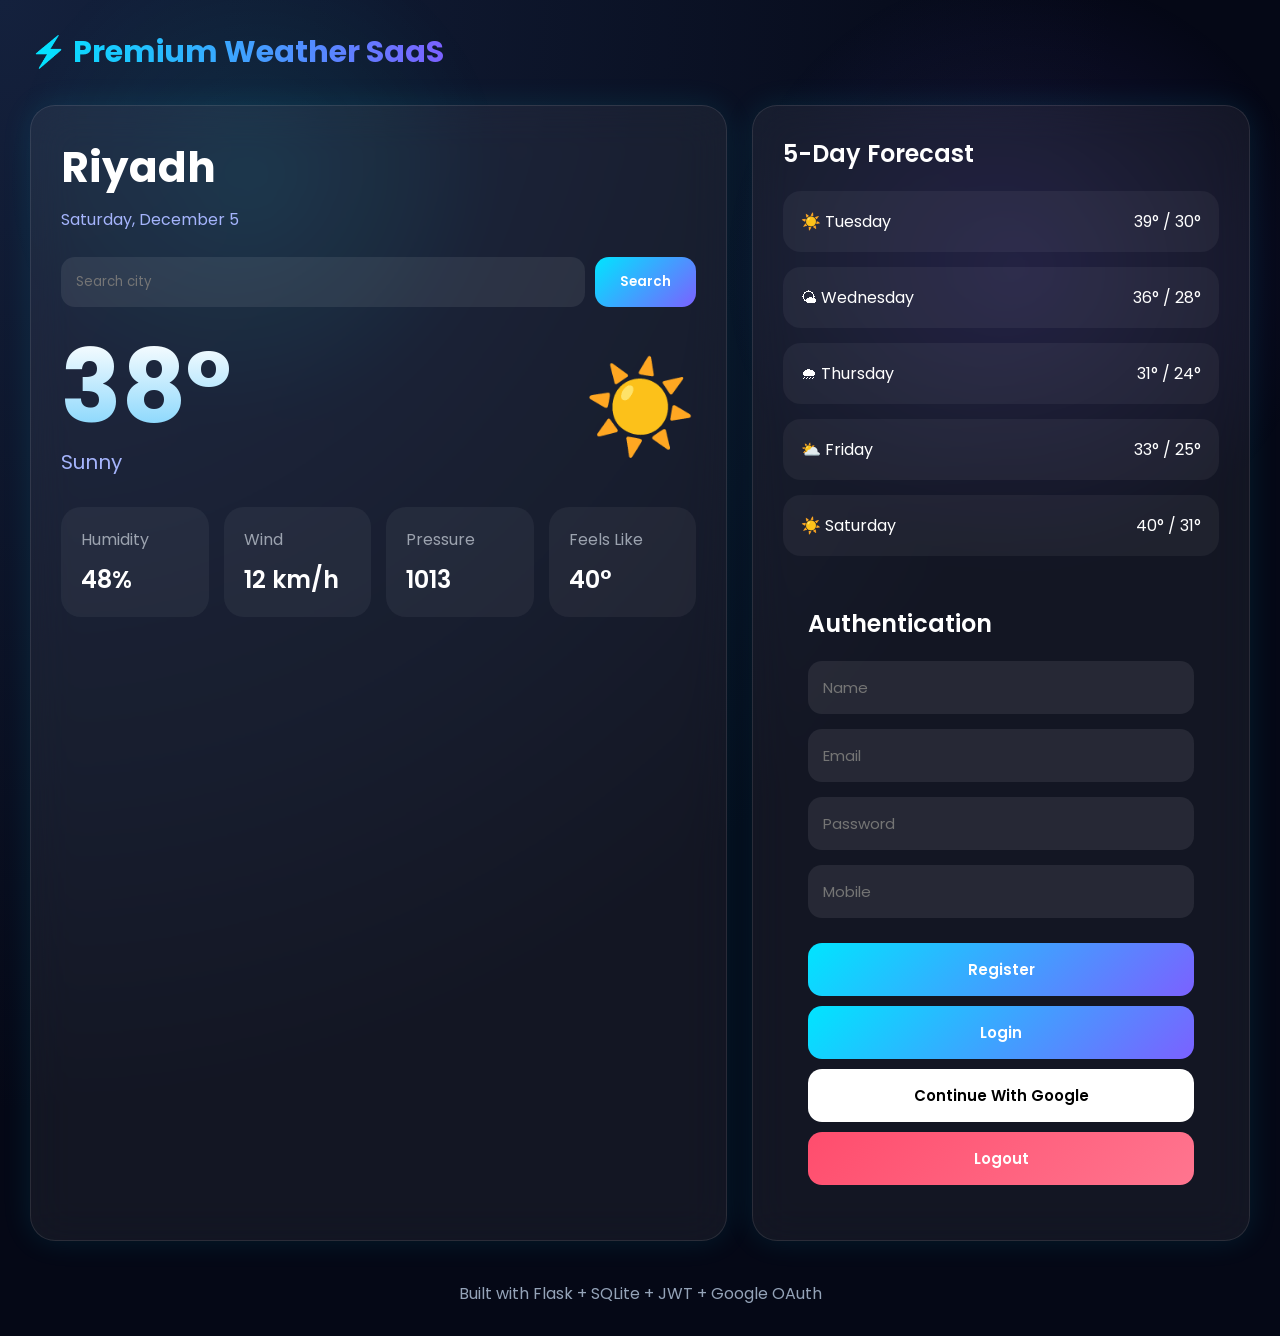
==== commit 7b8882db: "Connected real Flask auth with premium UI" ====
--- a/index.html
+++ b/index.html
@@ -1,735 +1,653 @@
-# Premium Redesigned `index.html`
-
-```html
 <!DOCTYPE html>
 <html lang="en">
 <head>
-  <meta charset="UTF-8" />
-  <meta name="viewport" content="width=device-width, initial-scale=1.0" />
-  <title>Neon Weather Dashboard</title>
-
-  <link rel="preconnect" href="https://fonts.googleapis.com">
-  <link rel="preconnect" href="https://fonts.gstatic.com" crossorigin>
-  <link href="https://fonts.googleapis.com/css2?family=Poppins:wght@300;400;500;600;700&display=swap" rel="stylesheet">
-
-  <style>
-    * {
-      margin: 0;
-      padding: 0;
-      box-sizing: border-box;
-      font-family: 'Poppins', sans-serif;
-    }
-
-    :root {
-      --bg: #060816;
-      --card: rgba(255,255,255,0.08);
-      --border: rgba(255,255,255,0.12);
-      --text: #ffffff;
-      --muted: #a6accd;
-      --primary: #00e5ff;
-      --secondary: #7b61ff;
-      --danger: #ff4d6d;
-      --success: #00ffae;
-      --shadow: 0 0 25px rgba(0,229,255,0.25);
-    }
-
-    body {
-      background: radial-gradient(circle at top left, #101b3a, #060816 60%);
-      min-height: 100vh;
-      color: var(--text);
-      overflow-x: hidden;
-    }
-
-    body::before {
-      content: "";
-      position: fixed;
-      inset: 0;
-      background:
-        radial-gradient(circle at 20% 20%, rgba(0,229,255,0.08), transparent 20%),
-        radial-gradient(circle at 80% 30%, rgba(123,97,255,0.12), transparent 25%),
-        radial-gradient(circle at 50% 80%, rgba(0,255,174,0.08), transparent 20%);
-      z-index: -1;
-    }
-
-    .container {
-      width: 100%;
-      max-width: 1400px;
-      margin: auto;
-      padding: 30px;
-    }
-
-    .topbar {
-      display: flex;
-      justify-content: space-between;
-      align-items: center;
-      margin-bottom: 30px;
-      flex-wrap: wrap;
-      gap: 20px;
-    }
-
-    .logo {
-      font-size: 28px;
-      font-weight: 700;
-      background: linear-gradient(to right, var(--primary), var(--secondary));
-      -webkit-background-clip: text;
-      -webkit-text-fill-color: transparent;
-    }
-
-    .search-box {
-      display: flex;
-      align-items: center;
-      gap: 10px;
-      background: var(--card);
-      border: 1px solid var(--border);
-      backdrop-filter: blur(15px);
-      border-radius: 18px;
-      padding: 10px 15px;
-      box-shadow: var(--shadow);
-    }
-
-    .search-box input {
-      background: transparent;
-      border: none;
-      outline: none;
-      color: white;
-      width: 240px;
-      font-size: 15px;
-    }
-
-    .search-box button {
-      border: none;
-      background: linear-gradient(135deg, var(--primary), var(--secondary));
-      color: white;
-      padding: 10px 18px;
-      border-radius: 12px;
-      cursor: pointer;
-      font-weight: 600;
-      transition: 0.3s ease;
-      box-shadow: 0 0 20px rgba(0,229,255,0.4);
-    }
-
-    .search-box button:hover {
-      transform: translateY(-2px) scale(1.03);
-      box-shadow: 0 0 30px rgba(0,229,255,0.7);
-    }
-
-    .dashboard {
-      display: grid;
-      grid-template-columns: 1.3fr 1fr;
-      gap: 25px;
-    }
-
-    .glass-card {
-      background: var(--card);
-      border: 1px solid var(--border);
-      backdrop-filter: blur(18px);
-      border-radius: 28px;
-      padding: 25px;
-      box-shadow: var(--shadow);
-      position: relative;
-      overflow: hidden;
-    }
-
-    .glass-card::after {
-      content: "";
-      position: absolute;
-      width: 200px;
-      height: 200px;
-      background: radial-gradient(circle, rgba(0,229,255,0.18), transparent 70%);
-      top: -80px;
-      right: -80px;
-      pointer-events: none;
-    }
-
-    .weather-main {
-      display: flex;
-      flex-direction: column;
-      gap: 25px;
-    }
-
-    .city {
-      font-size: 42px;
-      font-weight: 700;
-    }
-
-    .date {
-      color: var(--muted);
-      margin-top: 6px;
-    }
-
-    .temperature {
-      display: flex;
-      align-items: center;
-      justify-content: space-between;
-      flex-wrap: wrap;
-      gap: 20px;
-    }
-
-    .temp {
-      font-size: 100px;
-      font-weight: 700;
-      line-height: 1;
-      background: linear-gradient(to bottom, white, #7dd3fc);
-      -webkit-background-clip: text;
-      -webkit-text-fill-color: transparent;
-    }
-
-    .weather-type {
-      font-size: 20px;
-      color: var(--muted);
-      margin-top: 10px;
-    }
-
-    .weather-icon {
-      font-size: 90px;
-      animation: float 4s ease-in-out infinite;
-    }
-
-    @keyframes float {
-      0%, 100% { transform: translateY(0px); }
-      50% { transform: translateY(-10px); }
-    }
-
-    .stats {
-      display: grid;
-      grid-template-columns: repeat(4, 1fr);
-      gap: 18px;
-    }
-
-    .stat-box {
-      background: rgba(255,255,255,0.05);
-      border-radius: 18px;
-      padding: 18px;
-      border: 1px solid rgba(255,255,255,0.08);
-      transition: 0.3s ease;
-    }
-
-    .stat-box:hover {
-      transform: translateY(-4px);
-      background: rgba(255,255,255,0.08);
-    }
-
-    .stat-title {
-      color: var(--muted);
-      font-size: 14px;
-      margin-bottom: 8px;
-    }
-
-    .stat-value {
-      font-size: 24px;
-      font-weight: 600;
-    }
-
-    .forecast-title {
-      margin-bottom: 20px;
-      font-size: 22px;
-      font-weight: 600;
-    }
-
-    .forecast-list {
-      display: flex;
-      flex-direction: column;
-      gap: 15px;
-    }
-
-    .forecast-item {
-      display: flex;
-      justify-content: space-between;
-      align-items: center;
-      padding: 15px 18px;
-      border-radius: 18px;
-      background: rgba(255,255,255,0.05);
-      border: 1px solid rgba(255,255,255,0.08);
-      transition: 0.3s ease;
-    }
-
-    .forecast-item:hover {
-      transform: scale(1.02);
-      background: rgba(255,255,255,0.08);
-    }
-
-    .forecast-left {
-      display: flex;
-      align-items: center;
-      gap: 15px;
-    }
-
-    .forecast-day {
-      font-weight: 600;
-    }
-
-    .forecast-temp {
-      font-weight: 600;
-      color: var(--primary);
-    }
-
-    .bottom-grid {
-      display: grid;
-      grid-template-columns: repeat(2, 1fr);
-      gap: 25px;
-      margin-top: 25px;
-    }
-
-    .hourly-grid {
-      display: grid;
-      grid-template-columns: repeat(4, 1fr);
-      gap: 15px;
-      margin-top: 20px;
-    }
-
-    .hour-box {
-      background: rgba(255,255,255,0.05);
-      border-radius: 16px;
-      padding: 15px;
-      text-align: center;
-      border: 1px solid rgba(255,255,255,0.08);
-      transition: 0.3s ease;
-    }
-
-    .hour-box:hover {
-      transform: translateY(-5px);
-    }
-
-    .hour-time {
-      color: var(--muted);
-      margin-bottom: 10px;
-    }
-
-    .hour-temp {
-      font-size: 20px;
-      font-weight: 600;
-      margin-top: 8px;
-    }
-
-    .auth-buttons {
-      display: flex;
-      gap: 15px;
-      margin-top: 20px;
-      flex-wrap: wrap;
-    }
-
-    .btn {
-      border: none;
-      border-radius: 14px;
-      padding: 14px 24px;
-      font-size: 15px;
-      font-weight: 600;
-      cursor: pointer;
-      transition: 0.3s ease;
-      position: relative;
-      overflow: hidden;
-    }
-
-    .btn-primary {
-      background: linear-gradient(135deg, var(--primary), var(--secondary));
-      color: white;
-      box-shadow: 0 0 25px rgba(0,229,255,0.35);
-    }
-
-    .btn-danger {
-      background: linear-gradient(135deg, #ff4d6d, #ff758f);
-      color: white;
-    }
-
-    .btn:hover {
-      transform: translateY(-3px) scale(1.02);
-    }
-
-    .btn::before {
-      content: "";
-      position: absolute;
-      top: 0;
-      left: -100%;
-      width: 100%;
-      height: 100%;
-      background: rgba(255,255,255,0.15);
-      transition: 0.5s;
-    }
-
-    .btn:hover::before {
-      left: 100%;
-    }
-
-    .user-panel {
-      margin-top: 25px;
-    }
-
-    .user-item {
-      display: flex;
-      justify-content: space-between;
-      align-items: center;
-      background: rgba(255,255,255,0.05);
-      border: 1px solid rgba(255,255,255,0.08);
-      padding: 14px 18px;
-      border-radius: 16px;
-      margin-bottom: 12px;
-    }
-
-    .status-online {
-      width: 10px;
-      height: 10px;
-      background: var(--success);
-      border-radius: 50%;
-      box-shadow: 0 0 10px var(--success);
-    }
-
-    footer {
-      text-align: center;
-      margin-top: 40px;
-      color: var(--muted);
-      font-size: 14px;
-    }
-
-    @media (max-width: 1100px) {
-      .dashboard {
-        grid-template-columns: 1fr;
-      }
-
-      .stats {
-        grid-template-columns: repeat(2, 1fr);
-      }
-
-      .bottom-grid {
-        grid-template-columns: 1fr;
-      }
-    }
-
-    @media (max-width: 768px) {
-      .container {
-        padding: 20px;
-      }
-
-      .temp {
-        font-size: 70px;
-      }
-
-      .city {
-        font-size: 32px;
-      }
-
-      .hourly-grid {
-        grid-template-columns: repeat(2, 1fr);
-      }
-
-      .stats {
-        grid-template-columns: 1fr;
-      }
-
-      .search-box {
-        width: 100%;
-      }
-
-      .search-box input {
-        width: 100%;
-      }
-    }
-  </style>
+<meta charset="UTF-8" />
+<meta name="viewport" content="width=device-width, initial-scale=1.0"/>
+
+<title>Premium Weather Dashboard</title>
+
+<link href="https://fonts.googleapis.com/css2?family=Poppins:wght@300;400;500;600;700&display=swap" rel="stylesheet">
+
+<style>
+
+*{
+    margin:0;
+    padding:0;
+    box-sizing:border-box;
+    font-family:'Poppins',sans-serif;
+}
+
+body{
+    background:#050816;
+    color:white;
+    min-height:100vh;
+    overflow-x:hidden;
+    background:
+        radial-gradient(circle at top left,#14213d,#050816 60%);
+}
+
+body::before{
+    content:'';
+    position:fixed;
+    width:100%;
+    height:100%;
+    background:
+        radial-gradient(circle at 20% 20%,rgba(0,255,255,0.08),transparent 20%),
+        radial-gradient(circle at 80% 30%,rgba(123,97,255,0.15),transparent 25%);
+    z-index:-1;
+}
+
+.container{
+    max-width:1400px;
+    margin:auto;
+    padding:30px;
+}
+
+.topbar{
+    display:flex;
+    justify-content:space-between;
+    align-items:center;
+    margin-bottom:30px;
+    flex-wrap:wrap;
+    gap:20px;
+}
+
+.logo{
+    font-size:30px;
+    font-weight:700;
+    background:linear-gradient(to right,#00e5ff,#7b61ff);
+    -webkit-background-clip:text;
+    -webkit-text-fill-color:transparent;
+}
+
+.glass{
+    background:rgba(255,255,255,0.06);
+    border:1px solid rgba(255,255,255,0.1);
+    backdrop-filter:blur(20px);
+    border-radius:25px;
+    box-shadow:0 0 30px rgba(0,229,255,0.1);
+}
+
+.dashboard{
+    display:grid;
+    grid-template-columns:1.4fr 1fr;
+    gap:25px;
+}
+
+.left{
+    padding:30px;
+}
+
+.city{
+    font-size:42px;
+    font-weight:700;
+}
+
+.date{
+    color:#a5b4fc;
+    margin-top:8px;
+}
+
+.weather-main{
+    display:flex;
+    justify-content:space-between;
+    align-items:center;
+    margin-top:30px;
+    flex-wrap:wrap;
+}
+
+.temp{
+    font-size:100px;
+    font-weight:700;
+    line-height:1;
+    background:linear-gradient(to bottom,#fff,#7dd3fc);
+    -webkit-background-clip:text;
+    -webkit-text-fill-color:transparent;
+}
+
+.weather-type{
+    color:#a5b4fc;
+    margin-top:10px;
+    font-size:20px;
+}
+
+.weather-icon{
+    font-size:90px;
+    animation:float 4s ease-in-out infinite;
+}
+
+@keyframes float{
+    0%,100%{transform:translateY(0);}
+    50%{transform:translateY(-10px);}
+}
+
+.stats{
+    margin-top:30px;
+    display:grid;
+    grid-template-columns:repeat(4,1fr);
+    gap:15px;
+}
+
+.stat{
+    padding:20px;
+    border-radius:20px;
+    background:rgba(255,255,255,0.05);
+}
+
+.stat-title{
+    color:#9ca3af;
+    margin-bottom:10px;
+}
+
+.stat-value{
+    font-size:24px;
+    font-weight:600;
+}
+
+.right{
+    padding:30px;
+}
+
+.section-title{
+    font-size:24px;
+    margin-bottom:20px;
+    font-weight:600;
+}
+
+.forecast{
+    display:flex;
+    flex-direction:column;
+    gap:15px;
+}
+
+.forecast-item{
+    display:flex;
+    justify-content:space-between;
+    align-items:center;
+    padding:18px;
+    border-radius:18px;
+    background:rgba(255,255,255,0.05);
+}
+
+.auth-card{
+    margin-top:25px;
+    padding:25px;
+}
+
+.input-group{
+    margin-bottom:15px;
+}
+
+.input-group input{
+    width:100%;
+    padding:15px;
+    border:none;
+    outline:none;
+    border-radius:14px;
+    background:rgba(255,255,255,0.08);
+    color:white;
+    font-size:15px;
+}
+
+.btn{
+    width:100%;
+    padding:15px;
+    border:none;
+    border-radius:14px;
+    cursor:pointer;
+    font-size:15px;
+    font-weight:600;
+    margin-top:10px;
+    transition:0.3s;
+}
+
+.btn-primary{
+    background:linear-gradient(135deg,#00e5ff,#7b61ff);
+    color:white;
+}
+
+.btn-google{
+    background:white;
+    color:black;
+}
+
+.btn-danger{
+    background:linear-gradient(135deg,#ff4d6d,#ff758f);
+    color:white;
+}
+
+.btn:hover{
+    transform:translateY(-2px);
+}
+
+.user-box{
+    margin-top:25px;
+    padding:20px;
+    border-radius:20px;
+    background:rgba(255,255,255,0.05);
+    display:none;
+}
+
+.user-box img{
+    width:80px;
+    height:80px;
+    border-radius:50%;
+    margin-bottom:15px;
+    border:3px solid #00e5ff;
+}
+
+.search-box{
+    display:flex;
+    gap:10px;
+    margin-top:25px;
+}
+
+.search-box input{
+    flex:1;
+    padding:15px;
+    border:none;
+    outline:none;
+    border-radius:14px;
+    background:rgba(255,255,255,0.08);
+    color:white;
+}
+
+.search-box button{
+    padding:15px 25px;
+    border:none;
+    border-radius:14px;
+    cursor:pointer;
+    background:linear-gradient(135deg,#00e5ff,#7b61ff);
+    color:white;
+    font-weight:600;
+}
+
+footer{
+    margin-top:40px;
+    text-align:center;
+    color:#94a3b8;
+}
+
+@media(max-width:1100px){
+
+.dashboard{
+    grid-template-columns:1fr;
+}
+
+.stats{
+    grid-template-columns:repeat(2,1fr);
+}
+
+}
+
+@media(max-width:768px){
+
+.container{
+    padding:20px;
+}
+
+.temp{
+    font-size:70px;
+}
+
+.city{
+    font-size:32px;
+}
+
+.stats{
+    grid-template-columns:1fr;
+}
+
+}
+
+</style>
 </head>
 <body>
 
-  <div class="container">
-
-    <div class="topbar">
-      <div>
-        <div class="logo">⚡ Neon Weather SaaS</div>
-      </div>
-
-      <div class="search-box">
-        <input type="text" id="cityInput" placeholder="Search city..." />
-        <button onclick="searchWeather()">Search</button>
-      </div>
-    </div>
-
-    <div class="dashboard">
-
-      <div class="weather-main glass-card">
-
-        <div>
-          <div class="city" id="cityName">Riyadh</div>
-          <div class="date" id="currentDate">Monday, May 11</div>
-        </div>
-
-        <div class="temperature">
-          <div>
-            <div class="temp" id="temperature">38°</div>
-            <div class="weather-type" id="weatherType">Sunny Sky</div>
-          </div>
-
-          <div class="weather-icon" id="weatherIcon">☀️</div>
-        </div>
-
-        <div class="stats">
-          <div class="stat-box">
-            <div class="stat-title">Humidity</div>
-            <div class="stat-value" id="humidity">48%</div>
-          </div>
-
-          <div class="stat-box">
-            <div class="stat-title">Wind</div>
-            <div class="stat-value" id="wind">12 km/h</div>
-          </div>
-
-          <div class="stat-box">
-            <div class="stat-title">Pressure</div>
-            <div class="stat-value" id="pressure">1013</div>
-          </div>
-
-          <div class="stat-box">
-            <div class="stat-title">Feels Like</div>
-            <div class="stat-value" id="feelsLike">40°</div>
-          </div>
-        </div>
-
-        <div class="bottom-grid">
-
-          <div class="glass-card">
-            <div class="forecast-title">Hourly Forecast</div>
-
-            <div class="hourly-grid">
-              <div class="hour-box">
-                <div class="hour-time">09 AM</div>
-                <div>☀️</div>
-                <div class="hour-temp">35°</div>
-              </div>
-
-              <div class="hour-box">
-                <div class="hour-time">12 PM</div>
-                <div>🌤️</div>
-                <div class="hour-temp">38°</div>
-              </div>
-
-              <div class="hour-box">
-                <div class="hour-time">03 PM</div>
-                <div>☀️</div>
-                <div class="hour-temp">40°</div>
-              </div>
-
-              <div class="hour-box">
-                <div class="hour-time">06 PM</div>
-                <div>🌥️</div>
-                <div class="hour-temp">34°</div>
-              </div>
-            </div>
-          </div>
-
-          <div class="glass-card">
-            <div class="forecast-title">Authentication</div>
-
-            <div class="auth-buttons">
-              <button class="btn btn-primary" onclick="loginUser()">Login</button>
-              <button class="btn btn-primary" onclick="registerUser()">Register</button>
-              <button class="btn btn-danger" onclick="logoutUser()">Logout</button>
-            </div>
-
-            <div class="user-panel">
-              <div class="user-item">
-                <div>
-                  <strong>Admin User</strong><br>
-                  <small>admin@weatherapp.com</small>
-                </div>
-
-                <div class="status-online"></div>
-              </div>
-
-              <div class="user-item">
-                <div>
-                  <strong>Premium User</strong><br>
-                  <small>premium@weatherapp.com</small>
-                </div>
-
-                <div class="status-online"></div>
-              </div>
-            </div>
-          </div>
-
-        </div>
-
-      </div>
-
-      <div class="glass-card">
-        <div class="forecast-title">5-Day Forecast</div>
-
-        <div class="forecast-list">
-
-          <div class="forecast-item">
-            <div class="forecast-left">
-              <div>☀️</div>
-              <div>
-                <div class="forecast-day">Tuesday</div>
-                <small>Sunny</small>
-              </div>
-            </div>
-
-            <div class="forecast-temp">39° / 30°</div>
-          </div>
-
-          <div class="forecast-item">
-            <div class="forecast-left">
-              <div>🌤️</div>
-              <div>
-                <div class="forecast-day">Wednesday</div>
-                <small>Partly Cloudy</small>
-              </div>
-            </div>
-
-            <div class="forecast-temp">36° / 28°</div>
-          </div>
-
-          <div class="forecast-item">
-            <div class="forecast-left">
-              <div>🌧️</div>
-              <div>
-                <div class="forecast-day">Thursday</div>
-                <small>Rainy</small>
-              </div>
-            </div>
-
-            <div class="forecast-temp">31° / 24°</div>
-          </div>
-
-          <div class="forecast-item">
-            <div class="forecast-left">
-              <div>⛅</div>
-              <div>
-                <div class="forecast-day">Friday</div>
-                <small>Cloudy</small>
-              </div>
-            </div>
-
-            <div class="forecast-temp">33° / 25°</div>
-          </div>
-
-          <div class="forecast-item">
-            <div class="forecast-left">
-              <div>☀️</div>
-              <div>
-                <div class="forecast-day">Saturday</div>
-                <small>Sunny</small>
-              </div>
-            </div>
-
-            <div class="forecast-temp">40° / 31°</div>
-          </div>
-
-        </div>
-      </div>
-
-    </div>
-
-    <footer>
-      Built with ⚡ Premium Neon UI • Responsive SaaS Dashboard
-    </footer>
-
-  </div>
-
-  <script>
-
-    const weatherData = {
-      Riyadh: {
-        temp: '38°',
-        type: 'Sunny Sky',
-        icon: '☀️',
-        humidity: '48%',
-        wind: '12 km/h',
-        pressure: '1013',
-        feels: '40°'
-      },
-
-      Dubai: {
-        temp: '41°',
-        type: 'Hot & Clear',
-        icon: '🌤️',
-        humidity: '55%',
-        wind: '18 km/h',
-        pressure: '1010',
-        feels: '44°'
-      },
-
-      London: {
-        temp: '19°',
-        type: 'Rainy',
-        icon: '🌧️',
-        humidity: '81%',
-        wind: '20 km/h',
-        pressure: '1007',
-        feels: '18°'
-      },
-
-      NewYork: {
-        temp: '26°',
-        type: 'Cloudy',
-        icon: '⛅',
-        humidity: '65%',
-        wind: '10 km/h',
-        pressure: '1015',
-        feels: '27°'
-      }
-    };
-
-    function searchWeather() {
-      const city = document.getElementById('cityInput').value.trim();
-
-      if (!city) {
-        alert('Please enter a city name');
-        return;
-      }
-
-      const key = city.replace(/\s/g, '');
-      const data = weatherData[key] || weatherData['Riyadh'];
-
-      document.getElementById('cityName').innerText = city;
-      document.getElementById('temperature').innerText = data.temp;
-      document.getElementById('weatherType').innerText = data.type;
-      document.getElementById('weatherIcon').innerText = data.icon;
-      document.getElementById('humidity').innerText = data.humidity;
-      document.getElementById('wind').innerText = data.wind;
-      document.getElementById('pressure').innerText = data.pressure;
-      document.getElementById('feelsLike').innerText = data.feels;
-    }
-
-    function loginUser() {
-      alert('Login Successful ✅');
-    }
-
-    function registerUser() {
-      alert('Registration Completed 🚀');
-    }
-
-    function logoutUser() {
-      alert('Logged Out ❌');
-    }
-
-    const today = new Date();
-
-    document.getElementById('currentDate').innerText =
-      today.toLocaleDateString('en-US', {
-        weekday: 'long',
-        month: 'long',
-        day: 'numeric'
-      });
-
-  </script>
+<div class="container">
+
+<div class="topbar">
+<div class="logo">⚡ Premium Weather SaaS</div>
+</div>
+
+<div class="dashboard">
+
+<div class="glass left">
+
+<div class="city" id="cityName">Riyadh</div>
+<div class="date" id="dateText"></div>
+
+<div class="search-box">
+<input type="text" id="cityInput" placeholder="Search city">
+<button onclick="searchWeather()">Search</button>
+</div>
+
+<div class="weather-main">
+
+<div>
+<div class="temp" id="temp">38°</div>
+<div class="weather-type" id="weatherType">Sunny</div>
+</div>
+
+<div class="weather-icon" id="weatherIcon">☀️</div>
+
+</div>
+
+<div class="stats">
+
+<div class="stat">
+<div class="stat-title">Humidity</div>
+<div class="stat-value" id="humidity">48%</div>
+</div>
+
+<div class="stat">
+<div class="stat-title">Wind</div>
+<div class="stat-value" id="wind">12 km/h</div>
+</div>
+
+<div class="stat">
+<div class="stat-title">Pressure</div>
+<div class="stat-value" id="pressure">1013</div>
+</div>
+
+<div class="stat">
+<div class="stat-title">Feels Like</div>
+<div class="stat-value" id="feels">40°</div>
+</div>
+
+</div>
+
+</div>
+
+<div class="glass right">
+
+<div class="section-title">5-Day Forecast</div>
+
+<div class="forecast">
+
+<div class="forecast-item">
+<div>☀️ Tuesday</div>
+<div>39° / 30°</div>
+</div>
+
+<div class="forecast-item">
+<div>🌤 Wednesday</div>
+<div>36° / 28°</div>
+</div>
+
+<div class="forecast-item">
+<div>🌧 Thursday</div>
+<div>31° / 24°</div>
+</div>
+
+<div class="forecast-item">
+<div>⛅ Friday</div>
+<div>33° / 25°</div>
+</div>
+
+<div class="forecast-item">
+<div>☀️ Saturday</div>
+<div>40° / 31°</div>
+</div>
+
+</div>
+
+<div class="auth-card">
+
+<div class="section-title">Authentication</div>
+
+<div class="input-group">
+<input type="text" id="name" placeholder="Name">
+</div>
+
+<div class="input-group">
+<input type="email" id="email" placeholder="Email">
+</div>
+
+<div class="input-group">
+<input type="password" id="password" placeholder="Password">
+</div>
+
+<div class="input-group">
+<input type="text" id="mobile" placeholder="Mobile">
+</div>
+
+<button class="btn btn-primary" onclick="registerUser()">
+Register
+</button>
+
+<button class="btn btn-primary" onclick="loginUser()">
+Login
+</button>
+
+<button class="btn btn-google" onclick="googleLogin()">
+Continue With Google
+</button>
+
+<button class="btn btn-danger" onclick="logoutUser()">
+Logout
+</button>
+
+<div class="user-box" id="userBox">
+
+<img id="userImage" src="https://i.imgur.com/6VBx3io.png">
+
+<h3 id="userName">User</h3>
+
+<p id="userEmail"></p>
+
+<p id="userRole"></p>
+
+<p id="userMobile"></p>
+
+</div>
+
+</div>
+
+</div>
+
+</div>
+
+<footer>
+Built with Flask + SQLite + JWT + Google OAuth
+</footer>
+
+</div>
+
+<script>
+
+const API_BASE = "https://api-project-e4fn.onrender.com";
+
+const weatherData = {
+
+Riyadh:{
+temp:"38°",
+type:"Sunny",
+icon:"☀️",
+humidity:"48%",
+wind:"12 km/h",
+pressure:"1013",
+feels:"40°"
+},
+
+Dubai:{
+temp:"41°",
+type:"Hot & Clear",
+icon:"🌤️",
+humidity:"55%",
+wind:"18 km/h",
+pressure:"1010",
+feels:"44°"
+},
+
+London:{
+temp:"19°",
+type:"Rainy",
+icon:"🌧️",
+humidity:"81%",
+wind:"20 km/h",
+pressure:"1007",
+feels:"18°"
+}
+
+};
+
+function searchWeather(){
+
+const city = document.getElementById("cityInput").value.trim();
+
+if(!city)return;
+
+const data = weatherData[city] || weatherData["Riyadh"];
+
+document.getElementById("cityName").innerText = city;
+document.getElementById("temp").innerText = data.temp;
+document.getElementById("weatherType").innerText = data.type;
+document.getElementById("weatherIcon").innerText = data.icon;
+document.getElementById("humidity").innerText = data.humidity;
+document.getElementById("wind").innerText = data.wind;
+document.getElementById("pressure").innerText = data.pressure;
+document.getElementById("feels").innerText = data.feels;
+
+}
+
+async function registerUser(){
+
+const name = document.getElementById("name").value;
+const email = document.getElementById("email").value;
+const password = document.getElementById("password").value;
+const mobile = document.getElementById("mobile").value;
+
+const res = await fetch(`${API_BASE}/register`,{
+
+method:"POST",
+
+headers:{
+"Content-Type":"application/json"
+},
+
+body:JSON.stringify({
+name,
+email,
+password,
+mobile
+})
+
+});
+
+const data = await res.json();
+
+alert(data.message || data.error);
+
+}
+
+async function loginUser(){
+
+const email = document.getElementById("email").value;
+const password = document.getElementById("password").value;
+
+const res = await fetch(`${API_BASE}/login`,{
+
+method:"POST",
+
+headers:{
+"Content-Type":"application/json"
+},
+
+body:JSON.stringify({
+email,
+password
+})
+
+});
+
+const data = await res.json();
+
+if(data.token){
+
+localStorage.setItem("token",data.token);
+
+loadCurrentUser();
+
+alert("Login Successful ✅");
+
+}else{
+
+alert(data.error || "Login Failed");
+
+}
+
+}
+
+function googleLogin(){
+
+window.location.href = `${API_BASE}/google_login`;
+
+}
+
+function logoutUser(){
+
+localStorage.removeItem("token");
+
+document.getElementById("userBox").style.display = "none";
+
+alert("Logged Out");
+
+}
+
+async function loadCurrentUser(){
+
+const token = localStorage.getItem("token");
+
+if(!token)return;
+
+const res = await fetch(`${API_BASE}/me`,{
+
+headers:{
+Authorization:`Bearer ${token}`
+}
+
+});
+
+const data = await res.json();
+
+document.getElementById("userBox").style.display = "block";
+
+document.getElementById("userName").innerText = data.name;
+document.getElementById("userEmail").innerText = data.email;
+document.getElementById("userRole").innerText = "Role: " + data.role;
+document.getElementById("userMobile").innerText = "Mobile: " + data.mobile;
+
+if(data.picture){
+
+document.getElementById("userImage").src = data.picture;
+
+}
+
+}
+
+const params = new URLSearchParams(window.location.search);
+
+const token = params.get("token");
+
+if(token){
+
+localStorage.setItem("token",token);
+
+window.history.replaceState({},document.title,"/");
+
+}
+
+loadCurrentUser();
+
+document.getElementById("dateText").innerText =
+new Date().toLocaleDateString('en-US',{
+weekday:'long',
+month:'long',
+day:'numeric'
+});
+
+</script>
 
 </body>
-</html>
-```
-
-## How to Use
-
-1. Open your existing `index.html`
-2. Remove old code
-3. Paste the full new code
-4. Save the file
-5. Open in browser
-
-## Next Upgrade Ideas
-
-* Connect real weather API
-* Add SQLite backend
-* User authentication database
-* Dark/light toggle
-* Live charts
-* Mobile app conversion
-* Electron desktop build
-* Admin dashboard
-* AI weather assist
+</html>
